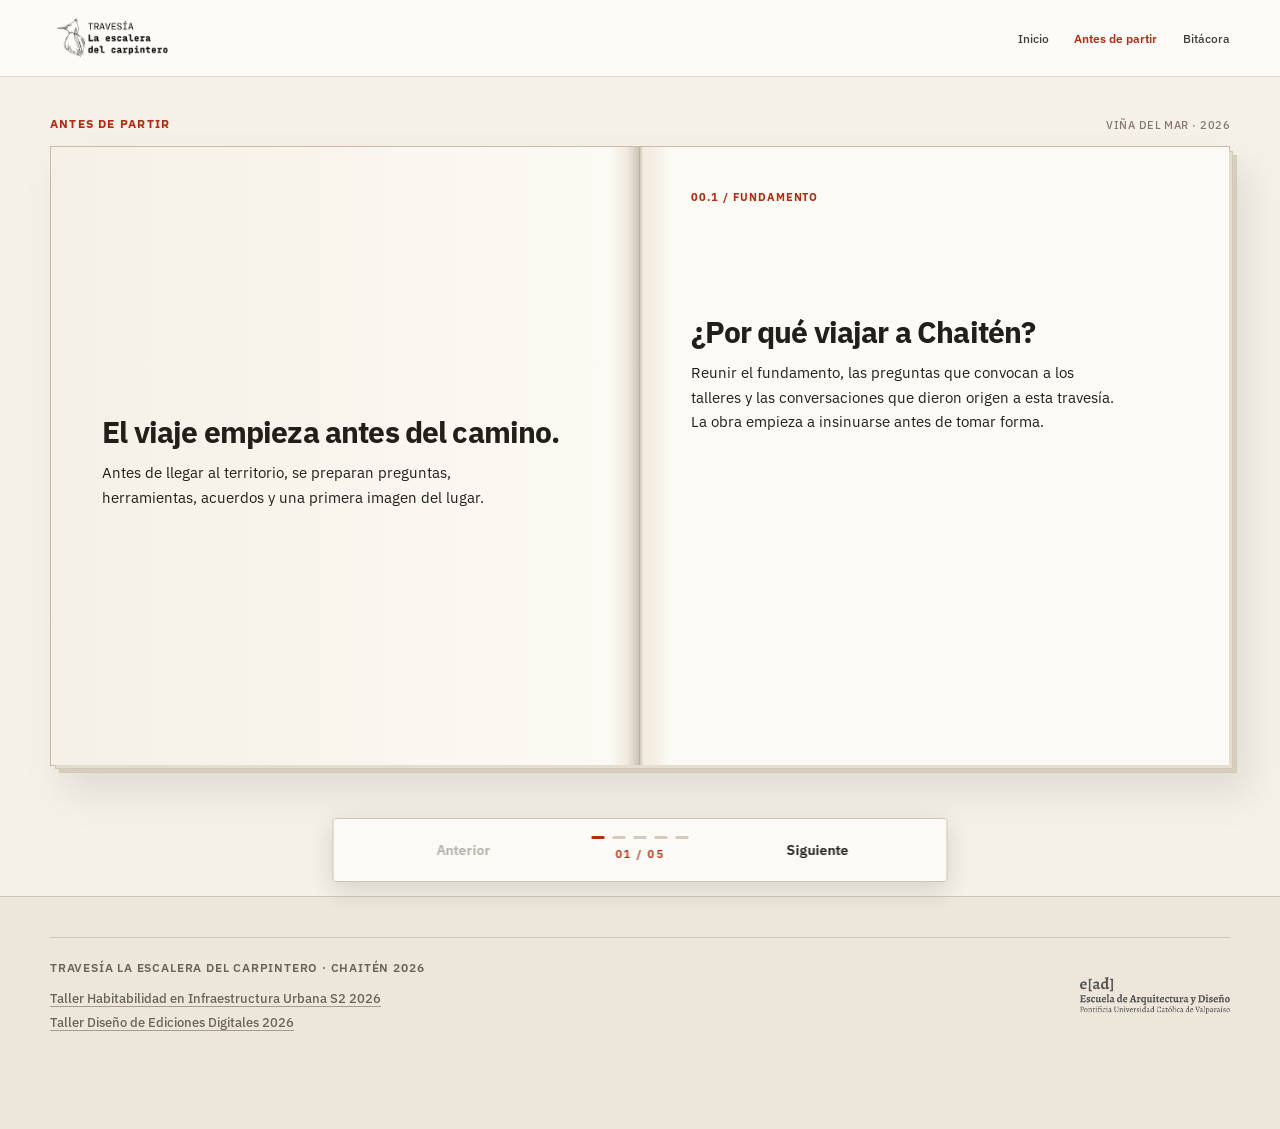
==== antes-de-partir.html @ 7c23c497 "logo" ====
<!DOCTYPE html>

<html lang="es-CL"><head>
<meta charset="utf-8"/><meta content="width=device-width, initial-scale=1" name="viewport"/>
<meta content="#fcfbf7" name="theme-color"/><meta content="Antes de partir: fundamento, preparación, idea del lugar, obra imaginada y talleres de la Travesía La Escalera del Carpintero, Chaitén 2026." name="description"/>
<title>Antes de partir · La Escalera del Carpintero</title>
<link href="https://fonts.googleapis.com" rel="preconnect"/><link crossorigin="" href="https://fonts.gstatic.com" rel="preconnect"/>
<link href="https://fonts.googleapis.com/css2?family=IBM+Plex+Sans:wght@400;500;600;700&amp;family=Roboto+Serif:ital,wght@1,400&amp;display=swap" rel="stylesheet"/>

<link rel="stylesheet" href="estilos.css"/>
<script defer src="sitio.js"></script>
</head>
<body class="pagina-antes">
<a class="saltar" href="#contenido">Saltar al contenido</a>
<header class="cabecera"><div class="contenedor cabecera-interior"><a class="marca" href="index.html#inicio" aria-label="Inicio de la Travesía La escalera del carpintero"><img class="marca-logo marca-logo-integrado" src="assets/logo-travesia-integrado.png" width="1216" height="446" alt="Travesía La escalera del carpintero"/></a><button aria-controls="nav-principal" aria-expanded="false" class="menu-toggle" id="menu-toggle" type="button"><span aria-hidden="true" class="menu-toggle-icono">☰</span><span>Menú</span></button><nav aria-label="Navegación principal" class="nav-principal" id="nav-principal"><a href="index.html#inicio">Inicio</a><a aria-current="page" class="nav-destacado" href="antes-de-partir.html">Antes de partir</a><a href="diario.html">Bitácora</a></nav></div></header>
<main id="contenido"><h1 class="solo-lectores">Antes de partir</h1>
<section aria-label="Cuaderno interactivo de la pretravesía" class="seccion-libro">
<div class="contenedor libro-encima"><span class="libro-rubrica">ANTES DE PARTIR</span><span class="libro-lugar">VIÑA DEL MAR · 2026</span></div>
<div aria-live="off" class="libro-marco contenedor" id="libro-marco">
<div aria-hidden="true" class="libro-lomo"></div>
<article aria-label="Página 1: comienzo y fundamento" class="libro-hoja activa" data-hoja="0">
<div class="libro-pagina pagina-izquierda libro-apertura"><div><h2>El viaje empieza antes del camino.</h2><p>Antes de llegar al territorio, se preparan preguntas, herramientas, acuerdos y una primera imagen del lugar.</p></div></div>
<div class="libro-pagina pagina-derecha"><div class="pagina-superior">00.1 / Fundamento</div><div class="capitulo-texto"><h3>¿Por qué viajar a Chaitén?</h3><p>Reunir el fundamento, las preguntas que convocan a los talleres y las conversaciones que dieron origen a esta travesía. La obra empieza a insinuarse antes de tomar forma.</p></div></div>
</article>
<article aria-label="Página 2: idea del lugar" class="libro-hoja" data-hoja="1" hidden="">
<div class="libro-pagina pagina-izquierda"><div aria-hidden="true" class="dibujo-lugar"><svg viewbox="0 0 500 430" xmlns="http://www.w3.org/2000/svg"><path d="M25 330 Q120 200 215 280 T460 220 M25 352 Q129 270 220 325 T462 270" fill="none" stroke="#b45a43" stroke-width="3"></path><circle cx="105" cy="190" fill="#ae2d13" r="7"></circle><circle cx="393" cy="152" fill="#ae2d13" r="7"></circle><path d="M108 190Q180 55 393 152" fill="none" stroke="#ae2d13" stroke-dasharray="5 9" stroke-width="2"></path><path d="M92 206L74 240M380 135L360 103" fill="none" stroke="#ae2d13" stroke-width="2"></path></svg></div><p class="libro-cita">Una imagen previa del destino no es el lugar mismo.</p></div>
<div class="libro-pagina pagina-derecha"><div class="pagina-superior">00.2 / La idea del lugar</div><div class="capitulo-texto"><h3>Imaginar antes de llegar.</h3><p>Mapas, fotografías, referencias y croquis construyen una primera imagen del destino. Esa imagen es provisional: la experiencia de travesía puede contradecirla y transformarla.</p></div></div>
</article>
<article aria-label="Página 3: organizar el viaje" class="libro-hoja" data-hoja="2" hidden="">
<div class="libro-pagina pagina-izquierda"><div aria-hidden="true" class="libro-lista-grafica"><span>01 <b>TRAYECTO</b></span><span>02 <b>MATERIALES</b></span><span>03 <b>EQUIPOS</b></span><span>04 <b>CAMPAMENTO</b></span></div><p class="libro-cita">La organización también forma parte de la travesía.</p></div>
<div class="libro-pagina pagina-derecha"><div class="pagina-superior">00.3 / Organización</div><div class="capitulo-texto"><h3>Preparar lo compartido.</h3><p>El recorrido, las herramientas, los materiales, las responsabilidades, la distribución de equipos y la organización cotidiana. Una travesía también se construye mediante estos acuerdos.</p></div></div>
</article>
<article aria-label="Página 4: obra imaginada" class="libro-hoja" data-hoja="3" hidden="">
<div class="libro-pagina pagina-izquierda"><div class="libro-croquis"><img alt="Diagrama provisional de la obra La Escalera del Carpintero" src="assets/escalera-conceptual.svg"/></div></div>
<div class="libro-pagina pagina-derecha"><div class="pagina-superior">00.4 / La obra</div><div class="capitulo-texto"><h3>La Escalera del Carpintero.</h3><p>Esbozar el fundamento y las primeras decisiones de la obra, sin confundir lo proyectado con lo que realmente se construirá en Chaitén.</p></div></div>
</article>
<article aria-label="Página 5: talleres participantes" class="libro-hoja" data-hoja="4" hidden="">
<div class="libro-pagina pagina-izquierda libro-final"><div><h2>Quienes preparan el viaje.</h2><p>Los talleres participantes de la travesía. Puedes visitar sus espacios de trabajo en la Wiki de la Escuela.</p></div></div>
<div class="libro-pagina pagina-derecha pagina-talleres"><div class="pagina-superior">00.5 / Los talleres</div><div class="talleres-libro"><a href="https://wiki.ead.pucv.cl/Taller_Habitabilidad_en_Infraestructura_Urbana_S2_2026" rel="noopener noreferrer" target="_blank"><small>ARQUITECTURA · 2026</small><strong>Taller Habitabilidad en Infraestructura Urbana S2 2026</strong><span>Profesores: Argeo Ramella y Francisca Oñate</span><b>CONSULTAR TALLER EN LA WIKI</b></a><a href="https://wiki.ead.pucv.cl/Taller_Dise%C3%B1o_de_Ediciones_Digitales_2026" rel="noopener noreferrer" target="_blank"><small>DISEÑO · 2026</small><strong>Taller Diseño de Ediciones Digitales 2026</strong><span>Profesora: Michèle Wilkomirsky</span><b>CONSULTAR TALLER EN LA WIKI</b></a></div></div>
</article>
</div>
<div class="contenedor controles-libro"><button aria-label="Ir a la doble página anterior" id="libro-anterior" type="button">Anterior</button><div class="avance-libro"><div aria-hidden="true" class="avance-marcas" id="avance-marcas"></div><span aria-live="polite" id="libro-contador">01 / 05</span></div><button aria-label="Ir a la doble página siguiente" id="libro-siguiente" type="button">Siguiente</button><a aria-label="Comenzar la bitácora diaria en la primera jornada de Chaitén" class="libro-continuar" hidden="" href="diario.html?dia=1#navegacion-dias" id="libro-ir-diario">Comenzar día 01</a></div>

</section>
</main>
<footer class="pie">
  <div class="contenedor pie-inferior">
    <div class="pie-informacion">
      <span class="pie-identidad">TRAVESÍA LA ESCALERA DEL CARPINTERO · CHAITÉN 2026</span>
      <nav class="pie-talleres" aria-label="Talleres participantes">
        <a href="https://wiki.ead.pucv.cl/Taller_Habitabilidad_en_Infraestructura_Urbana_S2_2026" target="_blank" rel="noopener noreferrer">Taller Habitabilidad en Infraestructura Urbana S2 2026</a>
        <a href="https://wiki.ead.pucv.cl/Taller_Dise%C3%B1o_de_Ediciones_Digitales_2026" target="_blank" rel="noopener noreferrer">Taller Diseño de Ediciones Digitales 2026</a>
      </nav>
    </div>
    <img class="pie-logo" src="assets/logo-ead.png" width="1030" height="255" alt="e[ad] Escuela de Arquitectura y Diseño, Pontificia Universidad Católica de Valparaíso" loading="lazy">
  </div>
</footer>
</body></html>
---- estilos.css ----
/* Orden: base, transiciones, cuaderno, diario, ajustes visuales. */

/* ===== STYLES ===== */
:root{--papel:#fcfbf7;--crema:#ece7da;--campo:#f4f2ed;--hundido:#efece2;--tinta:#221f1a;--tinta-suave:#6b6357;--filete:#ddd6c7;--carmin:#ae2d13;--carmin-oscuro:#962c08;--sans:"IBM Plex Sans","Segoe UI",sans-serif;--serif:"Roboto Serif",Georgia,serif;--ancho:1260px;--header:76px}
*,*::before,*::after{box-sizing:border-box}
html{scroll-behavior:smooth;scroll-padding-top:calc(var(--header) + 20px)}
body{margin:0;color:var(--tinta);background:var(--papel);font:400 16px/1.65 var(--sans);-webkit-font-smoothing:antialiased}
::selection{background:#e4b7a7;color:#27150d}
img,svg{display:block;max-width:100%}
img{width:100%;height:auto}
a{color:inherit;text-underline-offset:.25em}
a:hover{color:var(--carmin)}
button{font:inherit}
button,a{-webkit-tap-highlight-color:transparent}
button:focus-visible,a:focus-visible,summary:focus-visible{outline:2px solid var(--carmin);outline-offset:4px}
p{margin:0 0 1rem}
h1,h2,h3{margin:0;line-height:1.11}
h2{font-size:clamp(2.3rem,5vw,4.65rem);letter-spacing:-.045em;font-weight:500}
h2 em{color:var(--carmin);font:italic 400 1em/1.13 var(--serif);letter-spacing:-.06em}
h3{font-size:1.35rem;letter-spacing:-.025em}
ul,ol{list-style:none;margin:0;padding:0}
figure{margin:0}
[id]{scroll-margin-top:calc(var(--header) + 24px)}
.contenedor{width:min(var(--ancho),calc(100% - 100px));margin-inline:auto}
.saltar{position:fixed;top:-200px;left:14px;padding:10px 18px;background:white;z-index:200}
.saltar:focus{top:12px}
.eyebrow{font:600 .7rem/1.55 var(--sans);letter-spacing:.14em;text-transform:uppercase;color:var(--carmin);margin:0 0 24px}
.cabecera{position:sticky;top:0;z-index:100;min-height:var(--header);background:rgba(252,251,247,.97);border-bottom:1px solid var(--filete);backdrop-filter:blur(14px)}
.cabecera-interior{min-height:var(--header);display:flex;align-items:center;justify-content:space-between;gap:24px}
.marca{text-decoration:none;display:flex;align-items:center;gap:12px;min-width:0;color:var(--tinta)}
.marca-logo{width:48px;height:48px;object-fit:contain;flex:0 0 48px}
.marca-titulo{font:600 .95rem/1.2 var(--sans);letter-spacing:.015em;color:var(--tinta-suave)}
.nav-principal{display:flex;align-items:center;gap:clamp(12px,2vw,31px)}
.nav-principal a{text-decoration:none;font-size:.78rem;font-weight:500;white-space:nowrap;color:#403d37;transition:color .2s}
.nav-principal a:hover,.nav-principal a[aria-current="location"]{color:var(--carmin)}
.nav-principal .nav-destacado{color:var(--carmin);font-weight:600}
.menu-toggle{display:none;border:1px solid var(--filete);background:transparent;padding:7px 13px;cursor:pointer;color:var(--tinta);font-size:.8rem}
.menu-toggle-icono{margin-right:9px;font-size:1rem}
.portada{background:var(--campo);position:relative;min-height:calc(100svh - var(--header));display:flex;flex-direction:column;justify-content:space-between;overflow:hidden}
.portada .eyebrow{display:flex;align-items:center;gap:12px;margin-bottom:40px}
.portada h1{font-size:clamp(3.45rem,6vw,6.85rem);font-weight:500;letter-spacing:-.067em;line-height:.98;margin-bottom:34px}
.portada h1 em{font-family:var(--serif);font-weight:400;letter-spacing:-.082em;color:var(--carmin)}
.obra{background:var(--tinta);color:var(--papel)}
.obra .eyebrow{color:#e8ad9b}
.obra h2 em{color:#dd9279}
.personas{background:var(--crema)}
/* Pie común: identidad de la travesía y perfiles de los talleres. */
.pie{background:var(--crema);border-top:1px solid #cec5b5;padding-block:40px 28px}
.pie-inferior{display:grid;grid-template-columns:minmax(0,1fr) minmax(0,auto);align-items:center;gap:32px;border-top:1px solid #d2c8b9;padding-top:20px;color:var(--tinta-suave)}
.pie-informacion{display:flex;flex-direction:column;align-items:flex-start;gap:12px;text-align:left;min-width:0}
.pie-logo{width:150px;height:auto;justify-self:end}
.pie-identidad{font-size:.72rem;font-weight:600;letter-spacing:.07em;line-height:1.65}
.pie-talleres{display:flex;flex-direction:column;align-items:flex-start;gap:5px;text-align:left}
.pie-talleres a{font-size:.84rem;font-weight:500;line-height:1.45;text-decoration:underline;text-decoration-color:#a69c8e;text-underline-offset:.24em;transition:color .2s}
.pie-talleres a:hover,.pie-talleres a:focus-visible{color:var(--carmin);text-decoration-color:currentColor}
/* Reserva para los controles fijos del cuaderno, sin tapar sus enlaces. */
.pagina-antes .pie{padding-bottom:calc(96px + env(safe-area-inset-bottom, 0px))}
@keyframes entrar-dia{from{opacity:.4;transform:translateY(9px)}to{opacity:1;transform:translateY(0)}}
@media (max-width:1150px){
.contenedor{width:min(var(--ancho),calc(100% - 64px))}
.nav-principal{gap:14px}
.nav-principal a{font-size:.72rem}
.marca{gap:10px}
.marca-titulo{font-size:.9rem}
.portada h1{font-size:clamp(3.3rem,6vw,5.6rem)}
}
@media (max-width:880px){
:root{--header:65px}
.cabecera-interior{min-height:var(--header);gap:12px}
.marca-logo{width:40px;height:40px;flex-basis:40px}
.marca-titulo{font-size:.82rem}
.menu-toggle{display:block;flex-shrink:0}
.nav-principal{position:absolute;top:calc(100% + 1px);left:0;right:0;display:none;background:var(--papel);border-bottom:1px solid var(--filete);box-shadow:0 15px 25px #221f1a12;padding:15px 32px;flex-direction:column;align-items:stretch;gap:0}
.nav-principal.abierto{display:flex}
.nav-principal a{padding:12px 0;border-bottom:1px solid var(--filete);font-size:.92rem}
.nav-principal a:last-child{border-bottom:0}
.portada h1{font-size:clamp(3rem,7.2vw,5.5rem)}
}
@media (max-width:650px){
.contenedor{width:calc(100% - 36px)}
.eyebrow{font-size:.67rem;margin-bottom:15px}
.portada{min-height:auto}
.portada h1{font-size:clamp(3rem,12.6vw,5.2rem)}
.portada .eyebrow{margin-bottom:29px}
.obra h2{font-size:clamp(2.1rem,8vw,3.7rem)}
.pie{padding-block:30px 26px}
.pie-inferior{grid-template-columns:1fr;gap:24px;padding-top:16px}
.pie-logo{width:125px;justify-self:end}
.pie-identidad{font-size:.68rem}
.pie-talleres{align-items:flex-start;text-align:left;gap:10px}
.pie-talleres a{font-size:.86rem}
}
@media (max-width:390px){
.marca-titulo{font-size:.76rem}
.marca{gap:8px}
.menu-toggle{padding:7px 9px}
}
@media (prefers-reduced-motion:reduce){
html{scroll-behavior:auto}
*,*::before,*::after{animation:none!important;transition:none!important}
}
.mapa-travesia{background:#f2efe8;padding-block:clamp(86px,8vw,126px);border-bottom:1px solid var(--filete)}
.mapa-travesia-composicion{display:grid;grid-template-columns:minmax(0,1fr) minmax(0,.92fr);gap:26px;align-items:stretch}
.mapa-papel{position:relative;height:735px;min-height:620px;overflow:hidden;border:1px solid #d9d2c4;background:linear-gradient(150deg,#faf8f0,#e5e2d7);isolation:isolate}
.mapa-papel:before{content:"";position:absolute;inset:0;background:repeating-linear-gradient(0deg,transparent,transparent 57px,#d6d1c42e 58px),repeating-linear-gradient(90deg,transparent,transparent 57px,#d6d1c42e 58px);pointer-events:none}
.mapa-silueta{position:absolute;inset:0;width:100%;height:100%;pointer-events:none}
.mapa-silueta .chile-sombra{fill:#9cafa1;stroke:#607565;stroke-width:1.4;stroke-linejoin:round}
.mapa-silueta .islas-del-sur{stroke:#6d8575;stroke-width:7;stroke-linecap:round}
.mapa-silueta .ruta-puntos{fill:none;stroke:var(--carmin);stroke-width:3;stroke-dasharray:5 9;opacity:.8}
.mapa-mar{position:absolute;top:40%;left:6%;letter-spacing:.24em;font-size:.59rem;font-weight:600;color:#8c9994;transform:rotate(-90deg);transform-origin:center;z-index:1}
.mapa-norte{position:absolute;top:23px;right:27px;font:italic 1.3rem/1 var(--serif);color:var(--carmin)}
.mapa-pie{position:absolute;bottom:17px;left:22px;font-size:.65rem;color:var(--tinta-suave)}
.mapa-destino{position:absolute;z-index:3;display:flex;align-items:center;gap:13px;transform:translate(-50%,-50%)}
.destino-vina{left:45%;top:47.5%}
.destino-chaiten{left:57%;top:66.5%}
.mapa-pin{width:43px;height:43px;display:grid;place-items:center;background:var(--carmin);border:4px solid var(--papel);border-radius:100%;box-shadow:0 2px 0 #4d211b,0 0 0 7px #ae2d1330;flex:none;transition:transform .25s}
.mapa-pin:hover,.mapa-pin:focus-visible{transform:scale(1.14)}
.pin-centro{width:8px;height:8px;border-radius:100%;background:var(--papel)}
.mapa-etiqueta{display:flex;flex-direction:column;min-width:166px;gap:1px;line-height:1.28;padding:10px 14px;background:var(--papel);border:1px solid #d6cec0;text-decoration:none;box-shadow:0 5px 16px #2d291514;transition:background .2s}
.mapa-etiqueta:hover{background:#fff;color:var(--carmin)}
.mapa-etiqueta small{font-size:.57rem;letter-spacing:.12em;color:var(--carmin);font-weight:700}
.mapa-etiqueta strong{font-size:1.07rem;letter-spacing:-.02em}
.mapa-etiqueta span{font-size:.69rem;color:var(--tinta-suave)}
.mapa-lecturas{display:grid;grid-template-rows:1fr 1fr auto;gap:15px}
.mapa-lectura{position:relative;display:flex;flex-direction:column;align-items:start;padding:32px 36px;background:var(--papel);text-decoration:none;border:1px solid var(--filete);transition:background .2s}
.mapa-lectura:hover{background:#f9f3ed;color:var(--tinta)}
.mapa-lectura-num{font-size:.72rem;font-weight:600;letter-spacing:.12em;color:var(--carmin)}
.mapa-lectura h3{font-weight:500;font-size:clamp(2rem,3.2vw,3.2rem);letter-spacing:-.05em;line-height:1.05;margin:20px 0 14px}
.mapa-lectura h3 em{font-family:var(--serif);font-weight:400;color:var(--carmin)}
.mapa-lectura>p{font-size:.87rem;line-height:1.65;max-width:370px;color:var(--tinta-suave);margin-bottom:14px}
.mapa-lectura-flecha{position:absolute;right:32px;top:26px;font-size:1.7rem;color:var(--carmin)}
@media (max-width:1060px){
.mapa-etiqueta{min-width:135px;padding:9px 10px}
.mapa-etiqueta strong{font-size:.92rem}
.mapa-travesia-composicion{grid-template-columns:1fr 1fr}
}
@media (max-width:880px){
.mapa-travesia-composicion{grid-template-columns:1fr}
.mapa-papel{height:650px}
.mapa-lecturas{grid-template-columns:1fr 1fr;grid-template-rows:auto auto}
.mapa-lectura{min-height:310px;padding:28px}
}
@media (max-width:650px){
.mapa-travesia{padding-block:70px}
.mapa-papel{height:595px;min-height:0}
.mapa-etiqueta{min-width:117px}
.mapa-etiqueta strong{font-size:.8rem}
.mapa-etiqueta small{font-size:.5rem}
.mapa-etiqueta span{font-size:.58rem}
.mapa-pin{height:34px;width:34px;border-width:3px;box-shadow:0 0 0 5px #ae2d1330}
.mapa-destino{gap:7px}
.destino-vina{left:45%;top:47%}
.destino-chaiten{left:56.5%;top:66.5%}
.mapa-lecturas{grid-template-columns:1fr}
.mapa-lectura{min-height:270px}
.mapa-lectura h3{font-size:2.45rem}
}
.mapa-destino{transform:translateY(-50%)}
.destino-vina{left:calc(45% - 21px)}
.destino-chaiten{left:calc(57% - 21px)}
@media (max-width:650px){
.destino-vina{left:calc(45% - 17px)}
.destino-chaiten{left:calc(56.5% - 17px)}
}
.pagina-home{scroll-snap-type:y proximity}
.pagina-home .portada,.pagina-home .mapa-travesia{scroll-snap-align:start;scroll-margin-top:var(--header)}

/* ===== TRANSICION-PAGINAS ===== */
@keyframes pagina-fundido-entrada{from{opacity:0}to{opacity:1}}
body{opacity:1;animation:pagina-fundido-entrada .38s ease-out both;transition:opacity .38s ease-in-out}
body.saliendo-de-pagina{animation:none;opacity:0;pointer-events:none}
@media (prefers-reduced-motion:reduce){
body{animation:none!important;transition:none!important}
}

/* ===== ANTES ===== */
.pagina-antes{background:#f5f1e9}
.seccion-libro{padding-bottom:90px}
.libro-encima{display:flex;justify-content:space-between;gap:20px;margin-bottom:15px}
.libro-encima>div{display:flex;gap:20px;flex-wrap:wrap}
.libro-encima span{font-size:.65rem;letter-spacing:.12em;font-weight:600;color:#84786b}
.libro-encima .libro-rubrica{color:var(--carmin)}
.libro-marco{height:620px;position:relative;isolation:isolate;perspective:2400px;filter:drop-shadow(12px 21px 18px #453a291d);background:#e2d9c9;border:1px solid #c9bca9}
.libro-marco::before,.libro-marco::after{content:"";position:absolute;inset:4px -4px -4px 4px;background:#e5ded0;border:1px solid #d2c8b9;z-index:-2}
.libro-marco::after{inset:8px -8px -8px 8px;z-index:-3;background:#d8cebd}
.libro-lomo{position:absolute;top:0;bottom:0;width:28px;left:calc(50% - 14px);z-index:7;pointer-events:none;background:linear-gradient(90deg,transparent,#3a2f2012 25%,#3126192b 49%,#fff6e655 62%,transparent)}
.libro-hoja{display:grid;grid-template-columns:1fr 1fr;position:absolute;inset:0}
.libro-hoja[hidden]{display:none}
.libro-pagina{display:flex;flex-direction:column;min-width:0;min-height:0;overflow:hidden;position:relative;padding:34px clamp(24px,4vw,59px) 27px;background:#fcfaf4}
.pagina-izquierda{border-right:1px solid #d4ccbc;background:linear-gradient(90deg,#f5f0e7 0%,#fcfaf4 95%,#e8e0d3 100%)}
.pagina-derecha{background:linear-gradient(90deg,#ece5d7 0%,#fcfaf4 5%,#fcfaf4 100%)}
.pagina-superior,.pagina-pie{display:flex;justify-content:space-between;gap:12px;font-size:.62rem;letter-spacing:.1em;font-weight:700;color:var(--carmin);line-height:1.4}
.pagina-superior span,.pagina-pie span:last-child{color:#918577}
.libro-apertura{justify-content:space-between}
.libro-apertura h2,.libro-final h2{font-size:clamp(2.3rem,3.7vw,4.2rem);line-height:1.03;letter-spacing:-.055em;margin-bottom:24px}
.libro-apertura h2 em,.libro-final h2 em{color:var(--carmin)}
.libro-apertura p,.libro-final p{font-size:.85rem;max-width:370px;color:#5f574f;line-height:1.7}
.capitulo-texto{margin-top:auto;padding-bottom:22px}
.capitulo-texto h3{font-size:clamp(2.4rem,4vw,4.35rem);font-weight:500;line-height:1.08;letter-spacing:-.057em;margin-bottom:24px}
.capitulo-texto h3 em{font-family:var(--serif);font-weight:400;color:var(--carmin)}
.dibujo-lugar{width:min(100%,440px);margin:auto}
.libro-cita{font:italic clamp(1.05rem,2vw,1.7rem)/1.45 var(--serif);max-width:400px;color:#9b4b32;margin-bottom:35px}
.libro-lista-grafica{margin:auto 0 55px}
.libro-lista-grafica span{display:flex;align-items:center;gap:22px;border-bottom:1px solid #d4c6b6;padding:16px 0;color:var(--carmin);font-size:.85rem}
.libro-lista-grafica span b{font-size:.89rem;color:#464037;font-weight:500;letter-spacing:.04em}
.libro-lista-grafica span i{font:italic 2rem var(--serif);margin-left:auto}
.libro-croquis{margin:auto -4%;padding:16px;background:#e2ddd1}
.libro-croquis img{height:auto;max-height:430px;object-fit:contain}
.libro-final{justify-content:space-between}
.pagina-talleres{gap:14px}
.talleres-libro{display:grid;grid-template-rows:1fr 1fr;gap:13px;margin:35px 0 18px;min-height:0;flex:1}
.talleres-libro a{display:flex;flex-direction:column;gap:9px;border:1px solid #d5c7b7;background:#f4efe6;padding:19px 21px;text-decoration:none;transition:background .2s}
.talleres-libro a:hover{background:#ece2d5}
.talleres-libro a small{font-size:.57rem;font-weight:700;letter-spacing:.11em;color:var(--carmin)}
.talleres-libro a strong{font-size:clamp(.94rem,1.25vw,1.3rem);font-weight:500;line-height:1.25}
.talleres-libro a span{font-size:.7rem;color:#61584e;line-height:1.35}
.talleres-libro a b{font-size:.63rem;font-weight:700;letter-spacing:.1em;margin-top:auto;color:var(--carmin)}
.libro-volteo{position:absolute;z-index:6;top:0;bottom:0;left:50%;width:50%;transform-style:preserve-3d;transform-origin:left center;pointer-events:none}
.libro-volteo .cara{position:absolute;inset:0;backface-visibility:hidden;overflow:hidden}
.libro-volteo .cara-back{transform:rotateY(180deg)}
.libro-volteo .cara .libro-pagina{height:100%;width:100%}
.libro-volteo.siguiente{animation:voltear-siguiente .86s cubic-bezier(.35,.04,.24,.99) forwards}
.libro-volteo.anterior{animation:voltear-anterior .86s cubic-bezier(.35,.04,.24,.99) forwards}
@keyframes voltear-siguiente{from{transform:rotateY(0)}to{transform:rotateY(-180deg)}}
@keyframes voltear-anterior{from{transform:rotateY(-180deg)}to{transform:rotateY(0)}}
.controles-libro{display:flex;align-items:center;justify-content:space-between;gap:18px;padding-block:30px 24px;border-bottom:1px solid #cfc4b4}
.controles-libro button{min-width:190px;background:#fcfaf4;border:1px solid #cfc4b4;color:#443b32;padding:15px 19px;cursor:pointer;font-size:.83rem;font-weight:600;display:flex;justify-content:space-between;gap:20px}
.controles-libro button:hover:not(:disabled){border-color:var(--carmin);color:var(--carmin)}
.controles-libro button:disabled{opacity:.32;cursor:default}
.avance-libro{display:flex;flex-direction:column;align-items:center;gap:8px;color:var(--carmin);font-size:.7rem;font-weight:600;letter-spacing:.14em}
.avance-marcas{display:flex;gap:8px}
.avance-marcas i{width:23px;height:3px;background:#d6cabc}
.avance-marcas i.activo{background:var(--carmin)}
@media (max-width:950px){
.libro-marco{height:620px}
.libro-pagina{padding:25px 24px 22px}
.capitulo-texto h3{font-size:2.7rem}
.libro-apertura h2,.libro-final h2{font-size:2.7rem}
.talleres-libro a{padding:14px}
.talleres-libro a strong{font-size:.99rem}
}
@media (max-width:650px){
.libro-encima{display:block}
.libro-marco{height:690px}
.libro-hoja{display:block}
.libro-hoja .pagina-izquierda{display:none}
.libro-hoja .pagina-derecha{width:100%;height:100%;border:0}
.libro-hoja:first-of-type .pagina-izquierda{display:none}
.libro-pagina{padding:25px 25px 24px}
.capitulo-texto h3{font-size:clamp(2.65rem,10vw,4.1rem)}
.libro-marco::after,.libro-marco::before{inset:4px -4px -4px 4px}
.libro-lomo{left:0;width:16px}
.libro-volteo{left:0;width:100%}
.libro-volteo .cara .pagina-izquierda{display:flex}
.controles-libro button{min-width:0;padding:12px 9px;font-size:.73rem;gap:10px}
.controles-libro{gap:9px}
.avance-marcas i{width:10px}
.talleres-libro a strong{font-size:1.12rem}
.talleres-libro{margin:24px 0 18px}
.pagina-talleres{padding:20px}
.talleres-libro a{padding:15px}
.libro-final h2{font-size:2.5rem}
}
@media (prefers-reduced-motion:reduce){
.libro-volteo.siguiente,.libro-volteo.anterior{animation:none}
}
.pagina-antes .seccion-libro{padding-bottom:clamp(150px,14vw,205px)}
.pagina-antes .controles-libro{
 position:fixed;bottom:max(18px,env(safe-area-inset-bottom));left:50%;transform:translateX(-50%);
 z-index:180;width:min(690px,calc(100vw - 36px));max-width:calc(100vw - 36px);
 display:grid;grid-template-columns:minmax(0,1fr) auto minmax(0,1fr);align-items:center;gap:16px;
 padding:12px 14px;border:1px solid #d0c3b2;background:#fcfaf4f0;
 box-shadow:0 12px 48px #211a1238,0 2px 9px #211a1210;backdrop-filter:blur(17px);
 border-radius:7px;
}
.pagina-antes .controles-libro button{width:100%;min-width:0;max-width:225px;padding:13px 16px;align-items:center;border-radius:3px;background:#fffdf8;white-space:nowrap;}
.pagina-antes .controles-libro button:last-child{justify-self:end;background:var(--carmin);color:#fff;border-color:var(--carmin)}
.pagina-antes .controles-libro button:last-child:hover:not(:disabled){background:#8e2611;color:#fff;}
.pagina-antes .controles-libro button:disabled{background:#f5eee4;color:#857c71;border-color:#d7cdc0;opacity:.55}
.pagina-antes .avance-libro{min-width:91px}
@media (max-width:650px){
.pagina-antes .controles-libro{width:calc(100vw - 20px);max-width:calc(100vw - 20px);bottom:max(8px,env(safe-area-inset-bottom));gap:8px;padding:8px;grid-template-columns:minmax(0,1fr) auto minmax(0,1fr)}
.pagina-antes .controles-libro button{font-size:.69rem;padding:11px 9px;gap:5px;white-space:normal;line-height:1.25}
.pagina-antes .avance-libro{min-width:55px;font-size:.63rem}
.pagina-antes .avance-marcas{gap:3px}
.pagina-antes .avance-marcas i{width:7px}
.pagina-antes .seccion-libro{padding-bottom:145px}
}

/* ===== DIARIO ===== */
.pagina-diario{--diario-barra:116px;background:var(--papel)}
.diario-intro{padding-top:clamp(65px,7vw,116px);padding-bottom:55px;display:grid;grid-template-columns:1.2fr .65fr;gap:70px;align-items:end}
.diario-intro h1{font-size:clamp(3.5rem,7.1vw,7.4rem);letter-spacing:-.07em;line-height:.98;font-weight:500}
.diario-intro h1 em{font:italic 400 1em var(--serif);color:var(--carmin)}
.diario-intro-aside{justify-self:end;max-width:420px}
.diario-intro-aside>p:first-child{color:#4e4840;font-size:1rem;line-height:1.74}
.diario-intro-aviso{border-left:2px solid var(--carmin);padding-left:15px;margin-top:18px;color:#857a6d;font-size:.73rem;line-height:1.65}
.diario-navegacion{position:sticky;top:var(--header);z-index:90;background:#fcfbf7f2;backdrop-filter:blur(18px);border-block:1px solid #cfc5b7;box-shadow:0 7px 20px #29221912}
.diario-navegacion-interior{padding-block:9px 11px}
.diario-navegacion-titulo{display:flex;align-items:center;justify-content:space-between;gap:15px;margin-bottom:8px;font-size:.61rem;letter-spacing:.13em;font-weight:700;color:var(--carmin)}
.diario-menu-dias{display:grid;grid-template-columns:repeat(12,minmax(0,1fr));gap:6px}
.diario-menu-dias button{border:1px solid #d6cec2;min-width:0;height:65px;display:flex;flex-direction:column;justify-content:space-between;align-items:flex-start;padding:9px 11px;background:#f7f4ed;cursor:pointer;transition:background .2s,color .2s,border-color .2s;color:var(--tinta)}
.diario-menu-dias button:hover{border-color:var(--carmin)}
.diario-menu-dias button span{font-size:.53rem;font-weight:700;letter-spacing:.12em;color:#81756a}
.diario-menu-dias button strong{font-size:1.36rem;font-weight:500;letter-spacing:-.04em;line-height:1}
.diario-menu-dias button[aria-pressed="true"]{background:var(--carmin);border-color:var(--carmin);color:white}
.diario-menu-dias button[aria-pressed="true"] span{color:#fff3eb}
.jornada-cabecera{padding-block:55px 40px;display:grid;grid-template-columns:1fr .65fr;gap:30px;align-items:end}
.jornada-cabecera .eyebrow{margin-bottom:13px}
.jornada-cabecera h2{font-size:clamp(3.9rem,7vw,7rem);letter-spacing:-.065em}
.jornada-cabecera-lado{max-width:400px;justify-self:end}
.jornada-cabecera-lado p{color:#665d54;font-size:.93rem;line-height:1.7}
.jornada-cabecera-lado>span{font-size:.67rem;color:var(--carmin);font-weight:700;letter-spacing:.13em}
.jornada-relato{width:100%}
.escena-diario{--ventana-foto:max(160px,calc(100svh - var(--header) - var(--diario-barra)));--duracion-foto:max(175svh,var(--recorrido-foto,0px));position:relative;min-height:var(--duracion-foto);isolation:isolate;background:#333d35}
.escena-fondo{height:var(--ventana-foto);position:sticky;top:calc(var(--header) + var(--diario-barra));overflow:hidden;z-index:0;background:#333d35}
/* Sin zoom ni recorte horizontal: el desplazamiento se calcula según la altura real. */
.escena-fondo img{position:absolute;top:0;left:0;width:100%;height:auto;max-width:none;transform:translate3d(0,var(--foto-y,0px),0)}
@media (prefers-reduced-motion:reduce){.escena-fondo img{height:100%;object-fit:contain;transform:none}}
.escena-fondo::after{content:"";position:absolute;inset:0;background:linear-gradient(180deg,#20221b40,transparent 28%,transparent 68%,#191a1840);pointer-events:none}
.escena-rotulo{position:absolute;top:23px;left:max(30px,calc((100vw - 1260px)/2));right:max(30px,calc((100vw - 1260px)/2));display:flex;justify-content:space-between;gap:30px;color:white;font-size:.63rem;letter-spacing:.14em;text-transform:uppercase;font-weight:700;text-shadow:0 2px 10px #0008;z-index:2}
.escena-contadores{position:absolute;bottom:22px;left:max(30px,calc((100vw - 1260px)/2));right:max(30px,calc((100vw - 1260px)/2));font-size:.59rem;font-weight:700;letter-spacing:.12em;color:#fff;text-shadow:0 1px 6px #0009;z-index:2;display:flex;justify-content:space-between}
.escena-contenido{position:relative;z-index:2;min-height:var(--duracion-foto);margin-top:calc(-1 * var(--ventana-foto));padding-top:calc(var(--ventana-foto) + 4svh);padding-bottom:35svh;display:flex;flex-direction:column;justify-content:space-between;gap:35svh;pointer-events:none}
.escena-contenido .voz-burbuja{pointer-events:auto}
.voz-burbuja{width:min(430px,85%);border-radius:7px;background:var(--papel);padding:27px 30px;position:relative;box-shadow:0 20px 66px #15171344,0 2px 3px #1e211227;transform:translateY(80px) rotate(-2deg) scale(.95);opacity:0;filter:blur(5px);transition:opacity .8s cubic-bezier(.2,.7,.4,1),transform .9s cubic-bezier(.16,1,.3,1),filter .8s;will-change:transform,opacity,filter}
.voz-burbuja.es-visible{opacity:1;transform:translateY(0) rotate(-1.3deg) scale(1);filter:blur(0)}
.voz-burbuja::after{content:"";position:absolute;bottom:-14px;left:38px;width:27px;height:27px;transform:rotate(45deg);background:inherit;border-right:1px solid #ada89f22;border-bottom:1px solid #ada89f22}
.voz-burbuja[data-lado="derecha"]{align-self:flex-end;transform:translateY(90px) rotate(2.2deg) scale(.94)}
.voz-burbuja[data-lado="derecha"].es-visible{transform:translateY(0) rotate(1.3deg) scale(1)}
.voz-burbuja[data-lado="derecha"]::after{left:auto;right:45px}
.voz-burbuja[data-lado="centro"]{align-self:center;transform:translateY(90px) rotate(-1deg) scale(.94)}
.voz-burbuja[data-lado="centro"].es-visible{transform:translateY(0) rotate(.6deg) scale(1)}
.voz-burbuja[data-lado="izquierda"]{align-self:flex-start}
.voz-burbuja.roja{background:#ae2d13;color:#fff}
.voz-burbuja.oscura{background:#333d35;color:#fff}
.voz-burbuja.crema{background:#ece4d6;color:#322b24}
.voz-categoria{font-size:.61rem;color:var(--carmin);font-weight:700;letter-spacing:.15em;margin:0 0 15px}
.roja .voz-categoria,.oscura .voz-categoria{color:#ffe7cf}
.voz-burbuja blockquote{font:italic 400 clamp(1rem,1.45vw,1.4rem)/1.55 var(--serif);margin:0 0 24px;letter-spacing:-.015em}
.voz-autor{display:flex;justify-content:space-between;gap:12px;border-top:1px solid #807b7148;padding-top:12px;font-size:.7rem;font-weight:600;line-height:1.4}
.voz-autor span{opacity:.73;font-size:.59rem;letter-spacing:.09em;text-transform:uppercase}
.roja .voz-autor,.oscura .voz-autor{border-color:#fff5}
.escena-sin-voces{background:#fcfbf7d9;color:#5b5349;padding:18px 22px;max-width:365px;align-self:center;font-size:.8rem}
.jornada-cierre{display:flex;align-items:end;justify-content:space-between;gap:50px;padding-block:65px 105px}
.jornada-cierre>div:first-child{max-width:550px}
.jornada-cierre p:not(.eyebrow){color:#645b51;font-size:.88rem;line-height:1.75}
.jornada-controles{display:flex;gap:9px;flex-wrap:wrap}
.jornada-controles button{padding:15px 19px;background:#f7f4ef;color:#4a4039;border:1px solid #cec5b7;font-size:.83rem;font-weight:600;cursor:pointer}
.jornada-controles button:hover:not(:disabled){border-color:var(--carmin);color:var(--carmin)}
.jornada-controles button:disabled{opacity:.38;cursor:default}
@media (max-width:950px){
.diario-intro{gap:30px}
.diario-menu-dias button{height:60px;padding:8px 6px}
.diario-menu-dias button strong{font-size:1.12rem}
.escena-rotulo,.escena-contadores{left:30px;right:30px}
.jornada-cabecera{grid-template-columns:1fr .85fr}
}
@media (max-width:680px){
.pagina-diario{--diario-barra:100px}
.diario-intro{grid-template-columns:1fr;gap:20px;padding-block:54px 33px}
.diario-intro h1{font-size:clamp(3.7rem,12vw,5.2rem)}
.diario-intro-aside{max-width:100%;justify-self:start}
.diario-navegacion-interior{width:100%;padding:9px 18px 11px}
.diario-navegacion-titulo{padding-inline:2px}
.diario-menu-dias{display:flex;gap:5px;overflow-x:auto;overscroll-behavior-inline:contain;scrollbar-width:thin;padding-bottom:4px}
.diario-menu-dias button{min-width:57px;flex:0 0 57px;height:57px;padding:7px 8px}
.diario-menu-dias button strong{font-size:1.15rem}
.jornada-cabecera{grid-template-columns:1fr;gap:12px;padding-block:37px 29px}
.jornada-cabecera h2{font-size:4.1rem}
.jornada-cabecera-lado{justify-self:start}
.jornada-cabecera-lado p{font-size:.82rem}
.escena-diario{--duracion-foto:max(168svh,var(--recorrido-foto,0px))}
.escena-contenido{min-height:var(--duracion-foto);margin-top:calc(-1 * var(--ventana-foto));padding-top:calc(var(--ventana-foto) + 4svh);padding-bottom:30svh;gap:37svh;width:calc(100% - 36px)}
.escena-rotulo,.escena-contadores{left:18px;right:18px;font-size:.52rem}
.escena-rotulo span:last-child{max-width:145px;text-align:right}
.voz-burbuja{width:min(320px,92%);padding:21px 22px}
.voz-burbuja blockquote{font-size:1rem;margin-bottom:19px}
.voz-categoria{font-size:.57rem}
.jornada-cierre{flex-direction:column;align-items:stretch;gap:18px;padding-block:50px 72px}
.jornada-controles{justify-content:space-between}
.jornada-controles button{padding:12px 13px;font-size:.75rem}
}
@media (prefers-reduced-motion:reduce){
.voz-burbuja{transition:none;filter:none}
.voz-burbuja:not(.es-visible){opacity:1;transform:none}
}
.escena-contenido{gap:37svh;justify-content:space-between;padding-top:calc(var(--ventana-foto) + 4svh);padding-bottom:30svh}
.voz-grupo{display:grid;grid-template-columns:repeat(2,minmax(0,1fr));align-items:start;gap:clamp(12px,2.5vw,36px);width:min(100%,940px);pointer-events:none}
.voz-grupo[data-lado="derecha"]{align-self:flex-end}
.voz-grupo[data-lado="izquierda"]{align-self:flex-start}
.voz-grupo[data-lado="centro"]{align-self:center}
.voz-grupo[data-cantidad="1"]{grid-template-columns:minmax(0,430px);width:min(100%,430px)}
.voz-grupo .voz-burbuja{width:100%;max-width:430px;margin:0;align-self:start;transform:translateY(90px) rotate(-2deg) scale(.96);transition-delay:var(--retardo,0ms)}
.voz-grupo .voz-burbuja:nth-child(2){margin-top:clamp(20px,7vw,110px);transform:translateY(100px) rotate(2.5deg) scale(.96)}
.voz-grupo .voz-burbuja.es-visible{transform:translateY(0) rotate(-1.2deg) scale(1)}
.voz-grupo .voz-burbuja:nth-child(2).es-visible{transform:translateY(0) rotate(1.2deg) scale(1)}
.voz-grupo .voz-burbuja.esta-abierta{z-index:2}
.voz-grupo[data-cantidad="1"][data-lado="derecha"]{margin-left:auto}
.voz-grupo[data-cantidad="1"][data-lado="izquierda"]{margin-right:auto}
.voz-desplegar{width:100%;margin-top:15px;padding:13px 0 0;border:0;border-top:1px solid #807b714a;background:transparent;color:inherit;display:flex;align-items:center;justify-content:space-between;gap:12px;cursor:pointer;font:.7rem/1.35 var(--sans);font-weight:700;letter-spacing:.1em;text-transform:uppercase;text-align:left}
.voz-desplegar:hover .voz-boton-texto{text-decoration:underline;text-underline-offset:4px}
.voz-desplegar:focus-visible{outline:2px solid var(--carmin);outline-offset:3px}
.voz-boton-simbolo{display:grid;place-items:center;border:1px solid currentColor;border-radius:50%;width:27px;height:27px;flex-shrink:0;font:400 1.25rem/1 var(--sans)}
.voz-detalle{border-top:1px solid #807b714a;margin-top:16px;padding-top:17px;animation:detalle-aparecer .28s ease-out}
.voz-detalle[hidden]{display:none!important}
.voz-detalle-titulo{display:block;margin-bottom:12px;font-size:.57rem;font-weight:700;letter-spacing:.14em;opacity:.82}
.voz-detalle p{font:400 .86rem/1.7 var(--sans);margin:0 0 12px}
.voz-detalle figure{margin:14px 0 0}
.voz-detalle img{width:100%;max-height:270px;object-fit:cover}
.voz-detalle figcaption{font-size:.65rem;opacity:.8;margin-top:6px}
@keyframes detalle-aparecer{from{opacity:0;transform:translateY(-7px)}to{opacity:1;transform:translateY(0)}}
@media (max-width:800px){
.voz-grupo{width:100%;gap:13px}
.voz-grupo .voz-burbuja{padding:19px 18px}
.voz-grupo .voz-burbuja blockquote{font-size:.98rem}
}
@media (max-width:600px){
.escena-contenido{gap:26svh;padding-top:calc(var(--ventana-foto) + 4svh);padding-bottom:25svh}
.voz-grupo{grid-template-columns:1fr;width:min(100%,370px);gap:13px}
.voz-grupo .voz-burbuja{max-width:100%;margin:0!important;padding:20px 22px}
.voz-grupo .voz-burbuja:nth-child(2){margin-left:clamp(10px,3vw,18px)!important;width:calc(100% - 12px)}
.voz-grupo[data-cantidad="1"]{grid-template-columns:1fr;width:min(100%,350px)}
.voz-grupo[data-lado="centro"]{align-self:center}
.voz-grupo[data-lado="derecha"]{align-self:flex-end}
.voz-burbuja blockquote{margin-bottom:14px}
.voz-desplegar{font-size:.65rem;padding-top:11px;margin-top:10px}
}
@media (prefers-reduced-motion:reduce){
.voz-detalle{animation:none}
.voz-grupo .voz-burbuja{transition:none}
}

/* ===== AJUSTES-V5 ===== */
.pagina-home .cabecera{position:fixed;inset:0 0 auto;z-index:105;transform:translateY(-105%);transition:transform .32s ease,box-shadow .32s ease}
.pagina-home .cabecera.visible-tras-portada{transform:translateY(0)}
.pagina-home .portada-original{position:relative;display:grid;place-items:center;isolation:isolate;width:100%;min-height:100svh;background:var(--campo);overflow:hidden}
.pagina-home .portada-original .diapositivas{position:absolute;inset:0;z-index:-1;pointer-events:none;opacity:.6}
.pagina-home .portada-original .diapositivas img{width:100%;height:100%;object-fit:cover;object-position:center;display:block}
.pagina-home .portada-original .portada-centro{width:min(100% - 30px,1140px);padding:4rem 0 7rem;text-align:center}
.pagina-home .portada-original .identidad{display:flex;justify-content:center;align-items:baseline;gap:.5rem;flex-wrap:wrap;font-size:clamp(.9rem,1.7vw,1.13rem);line-height:1.4;color:var(--tinta);margin:0 0 .95rem}
.pagina-home .portada-original .identidad strong{font-size:1.14em;font-weight:700}
.pagina-home .portada-original h1{color:#962c08;font:700 clamp(2.2rem,5.3vw,4.55rem)/1.12 var(--sans);letter-spacing:-.045em;margin:0}
.pagina-home .portada-original .nombre-obra-portada{font:italic 400 clamp(1.1rem,2.5vw,2rem)/1.3 var(--serif);color:#96371e;margin:1.05rem 0 0}
.pagina-home .portada-original .menu-portada{position:absolute;bottom:1.05rem;left:0;right:0;z-index:4;display:flex;flex-wrap:wrap;align-items:center;justify-content:center;gap:.15rem clamp(16px,3.1vw,45px);padding:0 16px}
.pagina-home .portada-original .menu-portada a{padding:.72rem 0;text-decoration:none;color:#6b6357;font-size:clamp(.77rem,1.4vw,1rem);font-weight:600;letter-spacing:.005em;transition:color .18s}
.pagina-home .portada-original .menu-portada a[aria-current="location"],.pagina-home .portada-original .menu-portada a:hover{color:var(--carmin)}
.pagina-home .portada-original#inicio{scroll-margin-top:0}
.pagina-home .mapa-travesia{scroll-margin-top:var(--header)}
.pagina-antes .seccion-libro{padding-top:clamp(48px,6.8vw,95px)}
.pagina-diario .diario-portada-fotografica{position:relative;display:flex;align-items:center;min-height:min(760px,calc(100svh - var(--header)));background-color:#c5cabb;background-image:linear-gradient(90deg,rgba(251,249,244,.88) 0%,rgba(251,249,244,.76) 43%,rgba(251,249,244,.50) 100%),url("assets/dias/dia-01.svg");background-repeat:no-repeat;background-position:center,center 53%;background-size:cover,cover;border-bottom:1px solid #bcb2a4}
.pagina-diario .diario-portada-fotografica .diario-intro{width:min(var(--ancho),calc(100% - 100px));min-height:570px;align-items:center;padding-block:clamp(85px,10vw,150px);margin-inline:auto}
.pagina-diario .diario-intro-aside{padding:26px 28px;background:rgba(252,250,245,.83);border:1px solid #f7f4eacc;backdrop-filter:blur(5px);box-shadow:0 11px 33px #332a2020}
.pagina-diario .diario-intro-aside>p:last-child{margin-bottom:0}
@media (max-width:880px){
.pagina-diario .diario-portada-fotografica .diario-intro{width:min(var(--ancho),calc(100% - 64px))}
}
@media (max-width:680px){
.pagina-home .portada-original{min-height:100svh}
.pagina-home .portada-original .portada-centro{padding:3rem 14px 6.4rem}
.pagina-home .portada-original h1{font-size:clamp(2.15rem,8.1vw,3.6rem)}
.pagina-home .portada-original .nombre-obra-portada{font-size:clamp(1.1rem,5.3vw,1.7rem)}
.pagina-home .portada-original .menu-portada{gap:0 18px;bottom:15px;display:grid;grid-template-columns:repeat(2,max-content);justify-content:center;text-align:center}
.pagina-home .portada-original .menu-portada a{padding:6px 0;font-size:.83rem}
.pagina-diario .diario-portada-fotografica{min-height:640px;background-image:linear-gradient(180deg,rgba(251,249,244,.92),rgba(251,249,244,.75) 48%,rgba(251,249,244,.37) 100%),url("assets/dias/dia-01.svg");background-position:center,center}
.pagina-diario .diario-portada-fotografica .diario-intro{width:calc(100% - 36px);min-height:640px;display:flex;flex-direction:column;align-items:stretch;justify-content:space-between;gap:28px;padding-block:50px 65px}
.pagina-diario .diario-intro-aside{width:100%;max-width:450px;padding:19px 20px;align-self:flex-end}
}
@media (prefers-reduced-motion:reduce){
.pagina-home .cabecera{transition:none}
}
.solo-lectores{position:absolute!important;width:1px!important;height:1px!important;padding:0!important;margin:-1px!important;overflow:hidden!important;clip-path:inset(50%)!important;white-space:nowrap!important;border:0!important}
.pagina-home .cabecera:not(.visible-tras-portada){visibility:hidden;pointer-events:none}
.pagina-home .cabecera.visible-tras-portada{visibility:visible;pointer-events:auto}

/* ===== AJUSTES-V6 ===== */
:root{--sans:"IBM Plex Sans","Segoe UI",sans-serif;--serif:"Roboto Serif",Georgia,serif}
body{font-family:var(--sans);font-size:1.0625rem;line-height:1.61}
.pagina-home .portada-original .portada-centro{
    display:flex;flex-direction:column;align-items:center;justify-content:center;
    text-align:center;width:min(100% - 32px,1140px);margin-inline:auto;
}
.pagina-home .portada-original #titulo-principal{
    width:100%;max-width:100%;text-align:center;margin-inline:auto;
    font:700 clamp(2rem,5.35vw,4.05rem)/1.15 var(--sans);
    letter-spacing:-.045em;text-wrap:balance;
}
.pagina-home .portada-original .nombre-obra-portada{
    font:500 clamp(1rem,1.9vw,1.35rem)/1.45 var(--sans);
    letter-spacing:0;color:var(--tinta);text-align:center;
}
.pagina-home .mapa-lectura{justify-content:center;gap:0}
.pagina-home .mapa-lectura h3,
.pagina-home .mapa-lectura h3 em{
    font:700 clamp(1.45rem,2.5vw,1.9rem)/1.18 var(--sans);
    letter-spacing:-.025em;color:var(--tinta);font-style:normal;
}
.pagina-home .mapa-lectura h3{margin:18px 0 12px;max-width:100%;text-align:left}
.pagina-home .mapa-lectura>p{
    margin:0;max-width:55ch;color:var(--tinta);
    font:400 clamp(.99rem,1.28vw,1.11rem)/1.61 var(--sans);
}
.pagina-antes .libro-apertura,
.pagina-antes .libro-final{justify-content:flex-start}
.pagina-antes .libro-apertura>div:nth-child(2),
.pagina-antes .libro-final>div:nth-child(2){margin-top:clamp(38px,7vh,85px)}
.pagina-antes .libro-apertura h2,
.pagina-antes .libro-final h2,
.pagina-antes .libro-apertura h2 em,
.pagina-antes .libro-final h2 em,
.pagina-antes .capitulo-texto h3,
.pagina-antes .capitulo-texto h3 em{
    font:700 clamp(1.45rem,2.35vw,2.05rem)/1.18 var(--sans);
    letter-spacing:-.028em;color:var(--tinta);font-style:normal;
}
.pagina-antes .libro-apertura h2,
.pagina-antes .libro-final h2,
.pagina-antes .capitulo-texto h3{margin:0 0 12px;text-align:left;max-width:100%}
.pagina-antes .libro-apertura p,
.pagina-antes .libro-final p,
.pagina-antes .capitulo-texto>p:not(.nota-registro){
    color:var(--tinta);font:400 clamp(.94rem,1.14vw,1.08rem)/1.63 var(--sans);
    max-width:48ch;margin:0 0 12px;text-align:left;
}
.pagina-antes .capitulo-texto{margin-top:clamp(42px,9vh,112px);padding-bottom:10px}
.pagina-diario .diario-portada-fotografica{min-height:590px}
.pagina-diario .diario-portada-fotografica .diario-intro{
    display:flex;flex-direction:column;justify-content:center;align-items:flex-start;
    gap:16px;min-height:570px;padding-block:70px 90px;
}
.pagina-diario .diario-intro h1,
.pagina-diario .diario-intro h1 em{
    font:700 clamp(1.85rem,4vw,3.1rem)/1.16 var(--sans);
    letter-spacing:-.028em;color:var(--tinta);font-style:normal;
}
.pagina-diario .diario-intro h1{max-width:24ch;text-align:left;margin:0}
.pagina-diario .diario-intro-aside{
    align-self:flex-start;justify-self:start;max-width:760px;
    background:rgba(252,250,245,.86);padding:18px 22px;
}
.pagina-diario .diario-intro-aside>p:first-child{
    font:400 clamp(1.02rem,1.42vw,1.15rem)/1.61 var(--sans);color:var(--tinta);
    max-width:67ch;margin:0 0 10px;
}
.pagina-diario .jornada-cabecera{
    display:flex;flex-direction:column;align-items:flex-start;justify-content:flex-start;
    gap:7px;padding-block:54px 42px;
}
.pagina-diario .jornada-cabecera h2{
    font:700 clamp(1.7rem,3.1vw,2.6rem)/1.18 var(--sans);
    letter-spacing:-.025em;color:var(--tinta);
}
.pagina-diario .jornada-cabecera-lado{align-self:flex-start;justify-self:start;max-width:750px}
.pagina-diario .jornada-cabecera-lado p{
    font:400 clamp(1rem,1.4vw,1.14rem)/1.61 var(--sans);
    color:var(--tinta);margin-bottom:12px;
}
@media (max-width:950px){
.pagina-antes .libro-apertura h2,.pagina-antes .libro-final h2,.pagina-antes .capitulo-texto h3{font-size:clamp(1.4rem,2.6vw,1.85rem)}
.pagina-antes .libro-apertura p,.pagina-antes .libro-final p,.pagina-antes .capitulo-texto>p:not(.nota-registro){font-size:.96rem}
}
@media (max-width:680px){
.pagina-home .portada-original #titulo-principal{font-size:clamp(2rem,7.8vw,3.1rem)}
.pagina-home .mapa-lectura h3{font-size:1.65rem}
.pagina-antes .libro-apertura>div:nth-child(2),.pagina-antes .libro-final>div:nth-child(2){margin-top:26px}
.pagina-antes .capitulo-texto{margin-top:clamp(40px,8vh,75px)}
.pagina-antes .capitulo-texto h3,.pagina-antes .libro-apertura h2,.pagina-antes .libro-final h2{font-size:clamp(1.5rem,6vw,2rem)}
.pagina-antes .capitulo-texto>p:not(.nota-registro),.pagina-antes .libro-apertura p,.pagina-antes .libro-final p{font-size:1rem}
.pagina-diario .diario-portada-fotografica{min-height:550px}
.pagina-diario .diario-portada-fotografica .diario-intro{
   min-height:550px;display:flex;flex-direction:column;justify-content:center;gap:16px;
   padding-block:60px 72px;align-items:flex-start;
 }
.pagina-diario .diario-intro h1{font-size:clamp(1.9rem,7.3vw,2.8rem)}
.pagina-diario .diario-intro-aside{padding:16px 18px;align-self:stretch}
.pagina-diario .diario-intro-aside>p:first-child{font-size:1rem}
.pagina-diario .jornada-cabecera h2{font-size:2rem}
.pagina-diario .jornada-cabecera-lado p{font-size:1rem}
}
.pagina-home .portada-original{
  grid-template-columns:minmax(0,1fr);
  justify-content:center;
  justify-items:center;
}
.pagina-home .portada-original .portada-centro{justify-self:center;max-width:min(1140px,calc(100% - 32px))}

/* ===== REFINAMIENTOS-V7 ===== */
.pagina-antes .seccion-libro{padding-top:clamp(28px,3vw,42px);padding-bottom:130px}
.pagina-antes .libro-encima{margin-bottom:12px;align-items:center;gap:12px}
.pagina-antes .libro-encima .libro-rubrica{font-size:.72rem;font-weight:700;letter-spacing:.105em;color:var(--carmin)}
.pagina-antes .libro-encima .libro-lugar{font-size:.71rem;font-weight:500;letter-spacing:.04em;color:#84786b}
.pagina-antes .libro-pagina{padding-top:clamp(28px,3.5vw,43px)}
.pagina-antes .pagina-superior{text-transform:uppercase;color:var(--carmin);font-size:.7rem;letter-spacing:.085em}
.pagina-antes .pagina-izquierda:not(.pagina-talleres){padding-top:clamp(30px,4vw,55px)}
.pagina-antes .libro-apertura>div:nth-child(2),.pagina-antes .libro-final>div:nth-child(2){margin-top:0}
.pagina-antes .libro-apertura,.pagina-antes .libro-final{justify-content:center}
.pagina-antes .capitulo-texto{margin-top:clamp(48px,12vh,125px);padding-bottom:15px}
.pagina-antes .libro-final p{max-width:43ch}
.pagina-antes .libro-lista-grafica span{color:#746b5c;padding:15px 0}
.pagina-antes .libro-lista-grafica span b{margin-left:4px}
.pagina-antes .talleres-libro{margin:25px 0 15px}
.pagina-antes .talleres-libro a b{font-size:.67rem;letter-spacing:.05em}
.pagina-antes .controles-libro{
  grid-template-columns:minmax(0,1fr) auto minmax(0,1fr);
  width:min(615px,calc(100vw - 36px));
  padding:9px 11px;gap:10px;border-radius:3px;
  background:rgba(252,250,244,.97);border:1px solid #cfc6b7;
  box-shadow:0 7px 26px #241f1529;backdrop-filter:blur(12px)
}
.pagina-antes .controles-libro button,
.pagina-antes .controles-libro .libro-continuar{
  min-width:0;max-width:none;width:100%;display:flex;align-items:center;justify-content:center;
  min-height:44px;padding:10px 15px;border:1px solid transparent;border-radius:2px;
  background:transparent;color:var(--tinta);font:600 .87rem/1.2 var(--sans);
  text-decoration:none;cursor:pointer;transition:background .18s,border-color .18s,color .18s;
}
.pagina-antes .controles-libro button:hover:not(:disabled){background:#f1e9dc;border-color:#ded1c2;color:var(--tinta)}
.pagina-antes .controles-libro button:last-of-type{background:transparent;border-color:transparent;color:var(--tinta);justify-self:stretch}
.pagina-antes .controles-libro button:last-of-type:hover:not(:disabled){background:#f1e9dc;border-color:#ded1c2;color:var(--tinta)}
.pagina-antes .controles-libro button:disabled{opacity:.34;background:transparent;color:var(--tinta);border-color:transparent}
.pagina-antes .controles-libro .libro-continuar{background:var(--carmin);color:#fff;justify-self:stretch;white-space:nowrap}
.pagina-antes .controles-libro .libro-continuar:hover{background:#872310;color:#fff}
.pagina-antes .controles-libro [hidden]{display:none!important}
.pagina-antes .avance-libro{min-width:85px;font-size:.69rem;gap:7px}
.pagina-antes .avance-marcas i{width:13px;height:3px;border-radius:1px}
@media (max-width:650px){
.pagina-antes .seccion-libro{padding-top:30px;padding-bottom:120px}
.pagina-antes .libro-encima{display:flex;margin-bottom:12px;justify-content:space-between;flex-wrap:wrap;gap:8px}
.pagina-antes .libro-marco{height:650px}
.pagina-antes .libro-pagina{padding:26px 23px}
.pagina-antes .capitulo-texto{margin-top:clamp(40px,9vh,90px)}
.pagina-antes .controles-libro{width:calc(100vw - 20px);max-width:calc(100vw - 20px);padding:7px;gap:5px}
.pagina-antes .controles-libro button,.pagina-antes .controles-libro .libro-continuar{font-size:.79rem;padding:11px 7px;min-height:44px;white-space:normal;text-align:center}
.pagina-antes .avance-libro{min-width:57px;font-size:.64rem}
.pagina-antes .avance-marcas i{width:7px}
.pagina-antes .talleres-libro{margin:12px 0 10px}
.pagina-antes .talleres-libro a{padding:13px 15px;gap:5px}
.pagina-antes .talleres-libro a strong{font-size:1rem}
.pagina-antes .pagina-superior{font-size:.64rem}
}
@media (prefers-reduced-motion:reduce){
.pagina-antes .controles-libro button,.pagina-antes .controles-libro .libro-continuar{transition:none}
}


/* Header logo integrado */
.marca{gap:0;display:flex;align-items:center;min-width:0}
.marca-logo-integrado{width:130px;max-width:min(34vw,130px);
    height:auto;object-fit:contain;flex:0 0 auto;display:block}
.marca-titulo{display:none}
@media (max-width: 900px){.marca-logo-integrado{width:145px;max-width:38vw}}
@media (max-width: 640px){.marca-logo-integrado{width:125px;max-width:42vw}}
@media (max-width: 420px){.marca-logo-integrado{width:115px;max-width:44vw}}
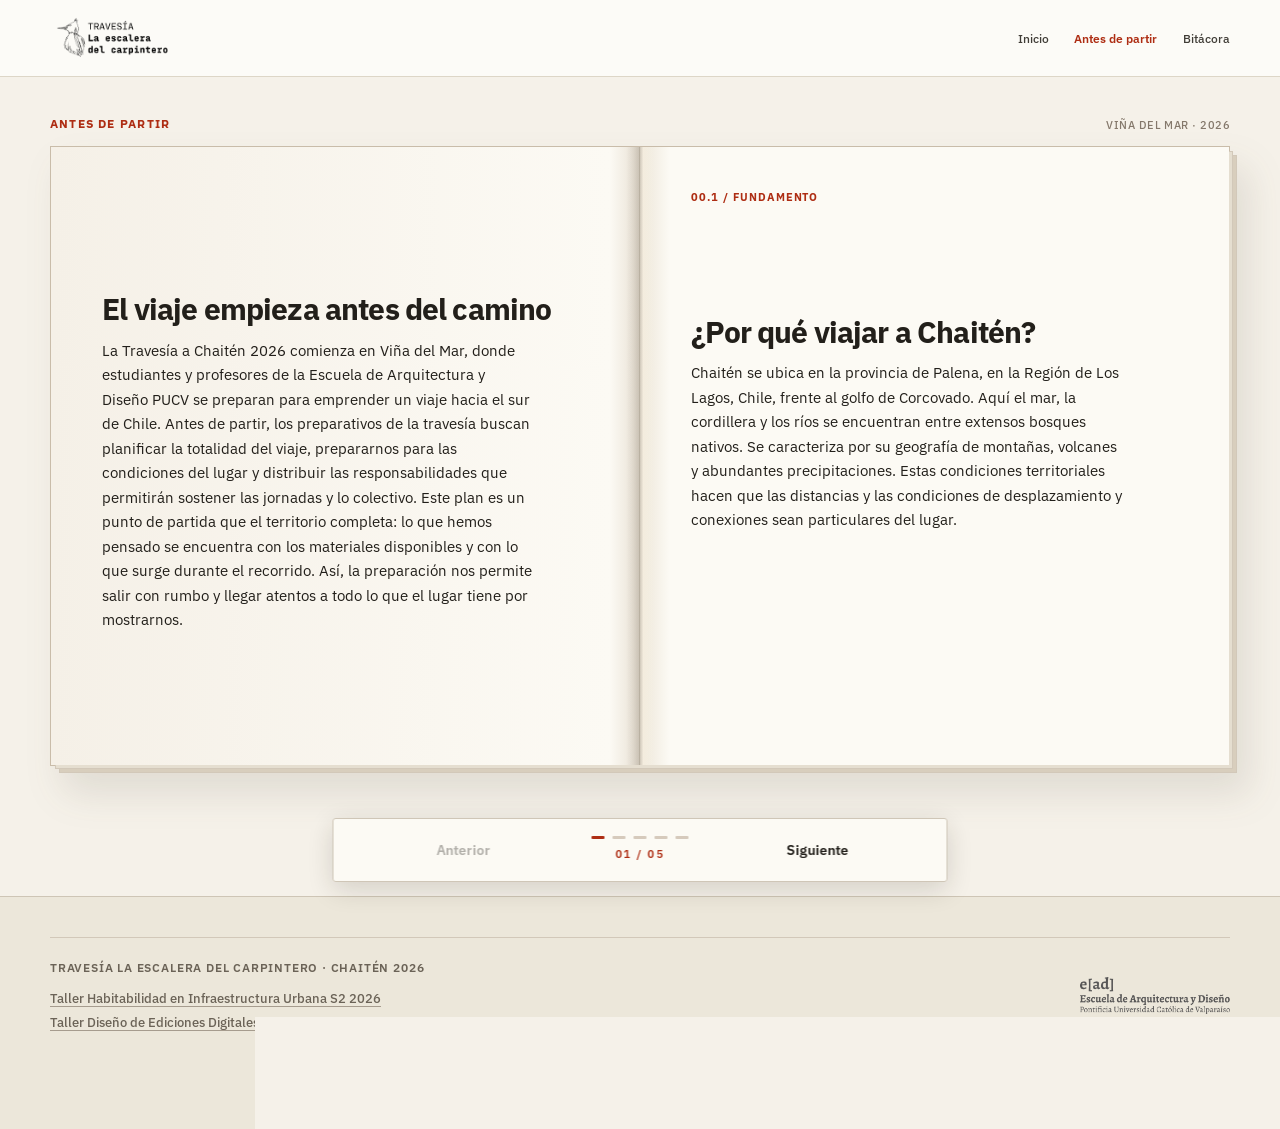
==== commit db7f02e9: "textos 1" ====
--- a/antes-de-partir.html
+++ b/antes-de-partir.html
@@ -19,23 +19,45 @@
 <div aria-live="off" class="libro-marco contenedor" id="libro-marco">
 <div aria-hidden="true" class="libro-lomo"></div>
 <article aria-label="Página 1: comienzo y fundamento" class="libro-hoja activa" data-hoja="0">
-<div class="libro-pagina pagina-izquierda libro-apertura"><div><h2>El viaje empieza antes del camino.</h2><p>Antes de llegar al territorio, se preparan preguntas, herramientas, acuerdos y una primera imagen del lugar.</p></div></div>
-<div class="libro-pagina pagina-derecha"><div class="pagina-superior">00.1 / Fundamento</div><div class="capitulo-texto"><h3>¿Por qué viajar a Chaitén?</h3><p>Reunir el fundamento, las preguntas que convocan a los talleres y las conversaciones que dieron origen a esta travesía. La obra empieza a insinuarse antes de tomar forma.</p></div></div>
+<div class="libro-pagina pagina-izquierda libro-apertura"><div><h2>El viaje empieza antes del camino</h2>
+  <p>La Travesía a Chaitén 2026 comienza en Viña del Mar, donde estudiantes y profesores de la Escuela de Arquitectura y Diseño PUCV se preparan para emprender un viaje hacia el sur de Chile.
+Antes de partir, los preparativos de la travesía buscan planificar la totalidad del viaje, prepararnos para las condiciones del lugar y distribuir las responsabilidades que permitirán sostener las jornadas y lo colectivo. Este plan es un punto de partida que el territorio completa: lo que hemos pensado se encuentra con los materiales disponibles y con lo que surge durante el recorrido. Así, la preparación nos permite salir con rumbo y llegar atentos a todo lo que el lugar tiene por mostrarnos.
+</p></div></div>
+
+  <div class="libro-pagina pagina-derecha"><div class="pagina-superior">
+  00.1 / Fundamento</div><div class="capitulo-texto"><h3>¿Por qué viajar a Chaitén?</h3>
+    <p>Chaitén se ubica en la provincia de Palena, en la Región de Los Lagos, Chile, frente al golfo de Corcovado. Aquí el mar, la cordillera y los ríos se encuentran entre extensos bosques nativos. Se caracteriza por su geografía de montañas, volcanes y abundantes precipitaciones. Estas condiciones territoriales hacen que las distancias y las condiciones de desplazamiento y conexiones sean particulares del lugar. 
+</p></div></div>
 </article>
 <article aria-label="Página 2: idea del lugar" class="libro-hoja" data-hoja="1" hidden="">
 <div class="libro-pagina pagina-izquierda"><div aria-hidden="true" class="dibujo-lugar"><svg viewbox="0 0 500 430" xmlns="http://www.w3.org/2000/svg"><path d="M25 330 Q120 200 215 280 T460 220 M25 352 Q129 270 220 325 T462 270" fill="none" stroke="#b45a43" stroke-width="3"></path><circle cx="105" cy="190" fill="#ae2d13" r="7"></circle><circle cx="393" cy="152" fill="#ae2d13" r="7"></circle><path d="M108 190Q180 55 393 152" fill="none" stroke="#ae2d13" stroke-dasharray="5 9" stroke-width="2"></path><path d="M92 206L74 240M380 135L360 103" fill="none" stroke="#ae2d13" stroke-width="2"></path></svg></div><p class="libro-cita">Una imagen previa del destino no es el lugar mismo.</p></div>
-<div class="libro-pagina pagina-derecha"><div class="pagina-superior">00.2 / La idea del lugar</div><div class="capitulo-texto"><h3>Imaginar antes de llegar.</h3><p>Mapas, fotografías, referencias y croquis construyen una primera imagen del destino. Esa imagen es provisional: la experiencia de travesía puede contradecirla y transformarla.</p></div></div>
+<div class="libro-pagina pagina-derecha"><div class="pagina-superior">00.2 / La idea del lugar</div><div class="capitulo-texto"><h3>Imaginar antes de llegar</h3>
+  <p>Chaitén comienza a hacerse presente a través de mapas, fotografías y referencias que permiten reconocer su ubicación, las características de su geografía y las particularidades de su paisaje. Esto nos permite construir una imagen del territorio, anticipar algunas de sus condiciones e imaginar las posibilidades que ofrece para el desarrollo de la travesía.
+Sin embargo, esta primera imagen permanece incompleta. Las distancias representadas en un mapa, las dimensiones del paisaje y las condiciones del entorno adquieren otro sentido cuando se recorren y experimentan directamente. Aquello que se imagina desde la distancia puede transformarse al encontrarse con el clima, la materialidad y los recorridos propios del lugar.
+</p></div></div>
+
 </article>
 <article aria-label="Página 3: organizar el viaje" class="libro-hoja" data-hoja="2" hidden="">
 <div class="libro-pagina pagina-izquierda"><div aria-hidden="true" class="libro-lista-grafica"><span>01 <b>TRAYECTO</b></span><span>02 <b>MATERIALES</b></span><span>03 <b>EQUIPOS</b></span><span>04 <b>CAMPAMENTO</b></span></div><p class="libro-cita">La organización también forma parte de la travesía.</p></div>
-<div class="libro-pagina pagina-derecha"><div class="pagina-superior">00.3 / Organización</div><div class="capitulo-texto"><h3>Preparar lo compartido.</h3><p>El recorrido, las herramientas, los materiales, las responsabilidades, la distribución de equipos y la organización cotidiana. Una travesía también se construye mediante estos acuerdos.</p></div></div>
+<div class="libro-pagina pagina-derecha"><div class="pagina-superior">00.3 / Organización</div><div class="capitulo-texto"><h3>Preparar lo compartido</h3>
+  <p>Ambos talleres se unen, la distribución de responsabilidades y la división del taller en grupos de trabajo permiten atender las distintas necesidades de la travesía. Junto con las labores vinculadas a la obra, se consideran aquellas que sostienen la vida cotidiana, como restauro con la preparación de las comidas,
+     campamento con el cuidado de los espacios comunes, ruta con las planificaciones del viaje y transporte, ámbito manteniendo el sentido de la travesía en comunidad y finanzas con la administración de los recursos disponibles.</p></div></div>
+
 </article>
 <article aria-label="Página 4: obra imaginada" class="libro-hoja" data-hoja="3" hidden="">
 <div class="libro-pagina pagina-izquierda"><div class="libro-croquis"><img alt="Diagrama provisional de la obra La Escalera del Carpintero" src="assets/escalera-conceptual.svg"/></div></div>
-<div class="libro-pagina pagina-derecha"><div class="pagina-superior">00.4 / La obra</div><div class="capitulo-texto"><h3>La Escalera del Carpintero.</h3><p>Esbozar el fundamento y las primeras decisiones de la obra, sin confundir lo proyectado con lo que realmente se construirá en Chaitén.</p></div></div>
+<div class="libro-pagina pagina-derecha"><div class="pagina-superior">00.4 / La obra</div><div class="capitulo-texto"><h3>La Escalera del Carpintero</h3>
+  <p>Dentro del campamento se encuentra un sendero que asciende entre los árboles hasta alcanzar la parte alta de un cerro, donde se sitúa un mirador con un columpio. El recorrido, caracterizado por su extensión y la escasa iluminación entre la vegetación, constituye el lugar donde se proyecta la obra La Escalera del Carpintero.
+La propuesta contempla intervenir el sendero mediante distintos puntos de detención y observación, estableciendo nuevas instancias de encuentro con el entorno natural.
+En este bosque habita el pájaro carpintero, cuya presencia se reconoce por su sonido y puede observarse desde un sector del recorrido. Sus formas y colores se incorporan como referencia para el desarrollo de una figura a modo de tótem, vinculando las primeras decisiones de la obra con la fauna presente en el lugar.
+</p></div></div>
 </article>
 <article aria-label="Página 5: talleres participantes" class="libro-hoja" data-hoja="4" hidden="">
-<div class="libro-pagina pagina-izquierda libro-final"><div><h2>Quienes preparan el viaje.</h2><p>Los talleres participantes de la travesía. Puedes visitar sus espacios de trabajo en la Wiki de la Escuela.</p></div></div>
+<div class="libro-pagina pagina-izquierda libro-final"><div><h2>Quienes preparan el viaje</h2>
+  <p>La preparación de la Travesía a Chaitén 2026 reúne a estudiantes y profesores de Arquitectura y Diseño en torno a un viaje y una experiencia de trabajo compartida.
+La organización de las responsabilidades, los materiales y las distintas faenas forma parte de un proceso colectivo que comienza antes de partir y continúa durante la permanencia en el territorio.
+</p></div></div>
+
 <div class="libro-pagina pagina-derecha pagina-talleres"><div class="pagina-superior">00.5 / Los talleres</div><div class="talleres-libro"><a href="https://wiki.ead.pucv.cl/Taller_Habitabilidad_en_Infraestructura_Urbana_S2_2026" rel="noopener noreferrer" target="_blank"><small>ARQUITECTURA · 2026</small><strong>Taller Habitabilidad en Infraestructura Urbana S2 2026</strong><span>Profesores: Argeo Ramella y Francisca Oñate</span><b>CONSULTAR TALLER EN LA WIKI</b></a><a href="https://wiki.ead.pucv.cl/Taller_Dise%C3%B1o_de_Ediciones_Digitales_2026" rel="noopener noreferrer" target="_blank"><small>DISEÑO · 2026</small><strong>Taller Diseño de Ediciones Digitales 2026</strong><span>Profesora: Michèle Wilkomirsky</span><b>CONSULTAR TALLER EN LA WIKI</b></a></div></div>
 </article>
 </div>
--- a/estilos.css
+++ b/estilos.css
@@ -647,6 +647,6 @@
 .marca-logo-integrado{width:130px;max-width:min(34vw,130px);
     height:auto;object-fit:contain;flex:0 0 auto;display:block}
 .marca-titulo{display:none}
-@media (max-width: 900px){.marca-logo-integrado{width:145px;max-width:38vw}}
-@media (max-width: 640px){.marca-logo-integrado{width:125px;max-width:42vw}}
-@media (max-width: 420px){.marca-logo-integrado{width:115px;max-width:44vw}}
+@media (max-width: 900px){.marca-logo-integrado{width:140px;max-width:33vw}}
+@media (max-width: 640px){.marca-logo-integrado{width:120px;max-width:37vw}}
+@media (max-width: 420px){.marca-logo-integrado{width:110px;max-width:39vw}}
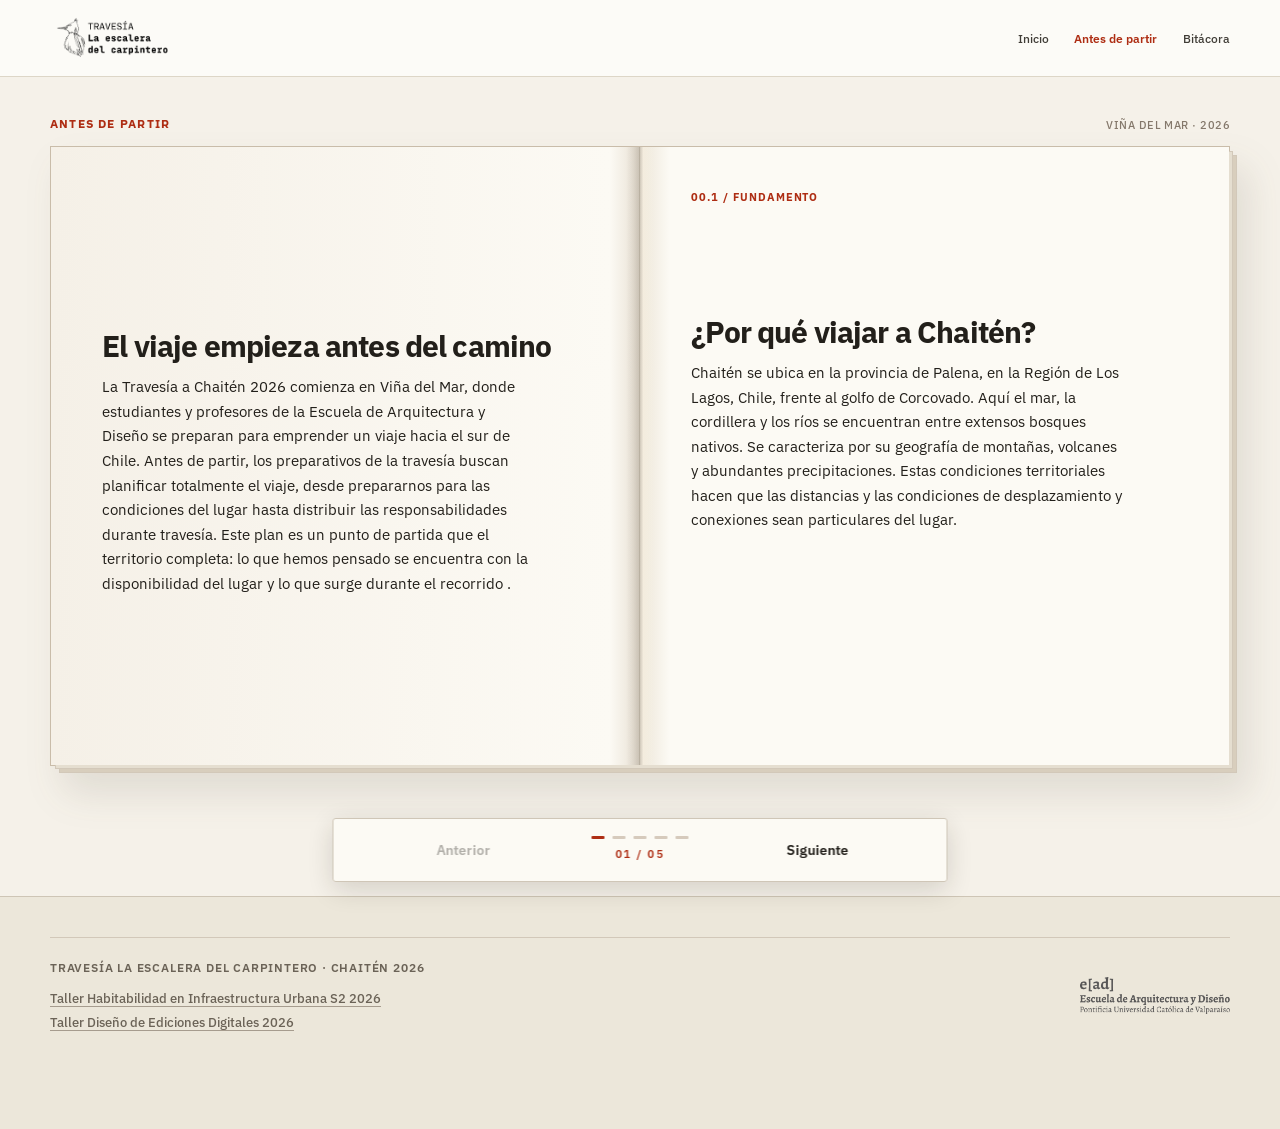
==== commit 4deea0db: "notas" ====
--- a/antes-de-partir.html
+++ b/antes-de-partir.html
@@ -20,8 +20,8 @@
 <div aria-hidden="true" class="libro-lomo"></div>
 <article aria-label="Página 1: comienzo y fundamento" class="libro-hoja activa" data-hoja="0">
 <div class="libro-pagina pagina-izquierda libro-apertura"><div><h2>El viaje empieza antes del camino</h2>
-  <p>La Travesía a Chaitén 2026 comienza en Viña del Mar, donde estudiantes y profesores de la Escuela de Arquitectura y Diseño PUCV se preparan para emprender un viaje hacia el sur de Chile.
-Antes de partir, los preparativos de la travesía buscan planificar la totalidad del viaje, prepararnos para las condiciones del lugar y distribuir las responsabilidades que permitirán sostener las jornadas y lo colectivo. Este plan es un punto de partida que el territorio completa: lo que hemos pensado se encuentra con los materiales disponibles y con lo que surge durante el recorrido. Así, la preparación nos permite salir con rumbo y llegar atentos a todo lo que el lugar tiene por mostrarnos.
+  <p>La Travesía a Chaitén 2026 comienza en Viña del Mar, donde estudiantes y profesores de la Escuela de Arquitectura y Diseño se preparan para emprender un viaje hacia el sur de Chile.
+Antes de partir, los preparativos de la travesía buscan planificar totalmente el viaje, desde prepararnos para las condiciones del lugar hasta distribuir las responsabilidades durante travesía. Este plan es un punto de partida que el territorio completa: lo que hemos pensado se encuentra con la disponibilidad del lugar y lo que surge durante el recorrido .
 </p></div></div>
 
   <div class="libro-pagina pagina-derecha"><div class="pagina-superior">
@@ -32,8 +32,8 @@
 <article aria-label="Página 2: idea del lugar" class="libro-hoja" data-hoja="1" hidden="">
 <div class="libro-pagina pagina-izquierda"><div aria-hidden="true" class="dibujo-lugar"><svg viewbox="0 0 500 430" xmlns="http://www.w3.org/2000/svg"><path d="M25 330 Q120 200 215 280 T460 220 M25 352 Q129 270 220 325 T462 270" fill="none" stroke="#b45a43" stroke-width="3"></path><circle cx="105" cy="190" fill="#ae2d13" r="7"></circle><circle cx="393" cy="152" fill="#ae2d13" r="7"></circle><path d="M108 190Q180 55 393 152" fill="none" stroke="#ae2d13" stroke-dasharray="5 9" stroke-width="2"></path><path d="M92 206L74 240M380 135L360 103" fill="none" stroke="#ae2d13" stroke-width="2"></path></svg></div><p class="libro-cita">Una imagen previa del destino no es el lugar mismo.</p></div>
 <div class="libro-pagina pagina-derecha"><div class="pagina-superior">00.2 / La idea del lugar</div><div class="capitulo-texto"><h3>Imaginar antes de llegar</h3>
-  <p>Chaitén comienza a hacerse presente a través de mapas, fotografías y referencias que permiten reconocer su ubicación, las características de su geografía y las particularidades de su paisaje. Esto nos permite construir una imagen del territorio, anticipar algunas de sus condiciones e imaginar las posibilidades que ofrece para el desarrollo de la travesía.
-Sin embargo, esta primera imagen permanece incompleta. Las distancias representadas en un mapa, las dimensiones del paisaje y las condiciones del entorno adquieren otro sentido cuando se recorren y experimentan directamente. Aquello que se imagina desde la distancia puede transformarse al encontrarse con el clima, la materialidad y los recorridos propios del lugar.
+  <p>Chaitén comienza a hacerse presente a través de mapas y fotografías que permiten reconocer su ubicación, las características de su geografía y sus particulares paisajes. Esto nos permite construir una imagen del territorio, anticipar algunas de sus condiciones e imaginar las posibilidades que ofrece para el desarrollo de la travesía.
+Sin embargo, esta primera imagen permanece incompleta. Las distancias, las dimensiones  y las condiciones del entorno son distintas desde un mapa y adquieren otro sentido cuando se recorren y experimentan directamente. Aquello que se imagina desde la distancia puede transformarse al encontrarse con acontecimientos propios del lugar.
 </p></div></div>
 
 </article>
@@ -47,9 +47,9 @@
 <article aria-label="Página 4: obra imaginada" class="libro-hoja" data-hoja="3" hidden="">
 <div class="libro-pagina pagina-izquierda"><div class="libro-croquis"><img alt="Diagrama provisional de la obra La Escalera del Carpintero" src="assets/escalera-conceptual.svg"/></div></div>
 <div class="libro-pagina pagina-derecha"><div class="pagina-superior">00.4 / La obra</div><div class="capitulo-texto"><h3>La Escalera del Carpintero</h3>
-  <p>Dentro del campamento se encuentra un sendero que asciende entre los árboles hasta alcanzar la parte alta de un cerro, donde se sitúa un mirador con un columpio. El recorrido, caracterizado por su extensión y la escasa iluminación entre la vegetación, constituye el lugar donde se proyecta la obra La Escalera del Carpintero.
+  <p>Dentro del campamento se encuentra un sendero que asciende entre los árboles hasta alcanzar la parte alta de un cerro, donde se sitúa un mirador con un columpio. El recorrido se caracteriza por su extensión y la escasa iluminación entre la vegetación. Este es el lugar donde se proyecta la obra La Escalera del Carpintero.
 La propuesta contempla intervenir el sendero mediante distintos puntos de detención y observación, estableciendo nuevas instancias de encuentro con el entorno natural.
-En este bosque habita el pájaro carpintero, cuya presencia se reconoce por su sonido y puede observarse desde un sector del recorrido. Sus formas y colores se incorporan como referencia para el desarrollo de una figura a modo de tótem, vinculando las primeras decisiones de la obra con la fauna presente en el lugar.
+En este bosque habita el pájaro carpintero, cuya presencia puede observarse desde un sector del recorrido. Sus formas y colores se incorporan como referencia para el desarrollo de una figura a modo de tótem, vinculando las primeras decisiones de la obra con la fauna presente en el lugar.
 </p></div></div>
 </article>
 <article aria-label="Página 5: talleres participantes" class="libro-hoja" data-hoja="4" hidden="">
--- a/estilos.css
+++ b/estilos.css
@@ -101,26 +101,16 @@
 }
 .mapa-travesia{background:#f2efe8;padding-block:clamp(86px,8vw,126px);border-bottom:1px solid var(--filete)}
 .mapa-travesia-composicion{display:grid;grid-template-columns:minmax(0,1fr) minmax(0,.92fr);gap:26px;align-items:stretch}
-.mapa-papel{position:relative;height:735px;min-height:620px;overflow:hidden;border:1px solid #d9d2c4;background:linear-gradient(150deg,#faf8f0,#e5e2d7);isolation:isolate}
-.mapa-papel:before{content:"";position:absolute;inset:0;background:repeating-linear-gradient(0deg,transparent,transparent 57px,#d6d1c42e 58px),repeating-linear-gradient(90deg,transparent,transparent 57px,#d6d1c42e 58px);pointer-events:none}
-.mapa-silueta{position:absolute;inset:0;width:100%;height:100%;pointer-events:none}
-.mapa-silueta .chile-sombra{fill:#9cafa1;stroke:#607565;stroke-width:1.4;stroke-linejoin:round}
-.mapa-silueta .islas-del-sur{stroke:#6d8575;stroke-width:7;stroke-linecap:round}
-.mapa-silueta .ruta-puntos{fill:none;stroke:var(--carmin);stroke-width:3;stroke-dasharray:5 9;opacity:.8}
-.mapa-mar{position:absolute;top:40%;left:6%;letter-spacing:.24em;font-size:.59rem;font-weight:600;color:#8c9994;transform:rotate(-90deg);transform-origin:center;z-index:1}
-.mapa-norte{position:absolute;top:23px;right:27px;font:italic 1.3rem/1 var(--serif);color:var(--carmin)}
-.mapa-pie{position:absolute;bottom:17px;left:22px;font-size:.65rem;color:var(--tinta-suave)}
-.mapa-destino{position:absolute;z-index:3;display:flex;align-items:center;gap:13px;transform:translate(-50%,-50%)}
-.destino-vina{left:45%;top:47.5%}
-.destino-chaiten{left:57%;top:66.5%}
-.mapa-pin{width:43px;height:43px;display:grid;place-items:center;background:var(--carmin);border:4px solid var(--papel);border-radius:100%;box-shadow:0 2px 0 #4d211b,0 0 0 7px #ae2d1330;flex:none;transition:transform .25s}
-.mapa-pin:hover,.mapa-pin:focus-visible{transform:scale(1.14)}
-.pin-centro{width:8px;height:8px;border-radius:100%;background:var(--papel)}
-.mapa-etiqueta{display:flex;flex-direction:column;min-width:166px;gap:1px;line-height:1.28;padding:10px 14px;background:var(--papel);border:1px solid #d6cec0;text-decoration:none;box-shadow:0 5px 16px #2d291514;transition:background .2s}
-.mapa-etiqueta:hover{background:#fff;color:var(--carmin)}
-.mapa-etiqueta small{font-size:.57rem;letter-spacing:.12em;color:var(--carmin);font-weight:700}
-.mapa-etiqueta strong{font-size:1.07rem;letter-spacing:-.02em}
-.mapa-etiqueta span{font-size:.69rem;color:var(--tinta-suave)}
+/* Mapa ilustrado: conserva los archivos originales; botones SVG sobre el croquis */
+.mapa-papel{position:relative;display:flex;align-items:center;justify-content:center;height:735px;min-height:620px;overflow:hidden;border:1px solid #d9d2c4;background:#fff}
+.mapa-croquis{position:relative;flex:none;height:calc(100% - 28px);max-height:700px;aspect-ratio:1280 / 2048}
+.mapa-croquis-imagen{display:block;width:100%;height:100%;object-fit:contain}
+.mapa-boton-svg{position:absolute;z-index:2;display:block;width:clamp(175px,19vw,250px);height:auto;line-height:0;transform:translate(-91%,-50%);transition:filter .2s ease,scale .2s ease;cursor:pointer;border-radius:4px}
+.mapa-boton-svg img{width:100%;height:auto;display:block}
+.mapa-boton-svg:hover,.mapa-boton-svg:focus-visible{filter:brightness(.77);scale:1.04}
+.mapa-boton-svg:focus-visible{outline:2px solid var(--carmin);outline-offset:5px}
+.mapa-boton-vina{top:42%;left:47%}
+.mapa-boton-chaiten{top:63.6%;left:44%;width:clamp(170px,17vw,225px);transform:translate(-10%,-50%)}
 .mapa-lecturas{display:grid;grid-template-rows:1fr 1fr auto;gap:15px}
 .mapa-lectura{position:relative;display:flex;flex-direction:column;align-items:start;padding:32px 36px;background:var(--papel);text-decoration:none;border:1px solid var(--filete);transition:background .2s}
 .mapa-lectura:hover{background:#f9f3ed;color:var(--tinta)}
@@ -130,8 +120,6 @@
 .mapa-lectura>p{font-size:.87rem;line-height:1.65;max-width:370px;color:var(--tinta-suave);margin-bottom:14px}
 .mapa-lectura-flecha{position:absolute;right:32px;top:26px;font-size:1.7rem;color:var(--carmin)}
 @media (max-width:1060px){
-.mapa-etiqueta{min-width:135px;padding:9px 10px}
-.mapa-etiqueta strong{font-size:.92rem}
 .mapa-travesia-composicion{grid-template-columns:1fr 1fr}
 }
 @media (max-width:880px){
@@ -143,24 +131,15 @@
 @media (max-width:650px){
 .mapa-travesia{padding-block:70px}
 .mapa-papel{height:595px;min-height:0}
-.mapa-etiqueta{min-width:117px}
-.mapa-etiqueta strong{font-size:.8rem}
-.mapa-etiqueta small{font-size:.5rem}
-.mapa-etiqueta span{font-size:.58rem}
-.mapa-pin{height:34px;width:34px;border-width:3px;box-shadow:0 0 0 5px #ae2d1330}
-.mapa-destino{gap:7px}
-.destino-vina{left:45%;top:47%}
-.destino-chaiten{left:56.5%;top:66.5%}
 .mapa-lecturas{grid-template-columns:1fr}
 .mapa-lectura{min-height:270px}
 .mapa-lectura h3{font-size:2.45rem}
 }
-.mapa-destino{transform:translateY(-50%)}
-.destino-vina{left:calc(45% - 21px)}
-.destino-chaiten{left:calc(57% - 21px)}
+
 @media (max-width:650px){
-.destino-vina{left:calc(45% - 17px)}
-.destino-chaiten{left:calc(56.5% - 17px)}
+.mapa-croquis{height:calc(100% - 22px);max-height:575px;translate:11px 0}
+.mapa-boton-svg{width:174px}
+.mapa-boton-chaiten{width:170px}
 }
 .pagina-home{scroll-snap-type:y proximity}
 .pagina-home .portada,.pagina-home .mapa-travesia{scroll-snap-align:start;scroll-margin-top:var(--header)}
@@ -650,3 +629,46 @@
 @media (max-width: 900px){.marca-logo-integrado{width:140px;max-width:33vw}}
 @media (max-width: 640px){.marca-logo-integrado{width:120px;max-width:37vw}}
 @media (max-width: 420px){.marca-logo-integrado{width:110px;max-width:39vw}}
+
+
+.voz-imagen-nota{margin:0 0 18px;border-radius:6px;overflow:hidden;background:#f6f2eb;border:1px solid #cfc7b8;padding:10px}
+.voz-imagen-nota img{display:block;width:100%;height:auto;max-height:300px;object-fit:contain;background:#f3f0ea}
+.voz-imagen-nota figcaption{margin-top:8px;font-size:.64rem;line-height:1.45;opacity:.78;text-transform:uppercase;letter-spacing:.08em}
+.voz-con-imagen blockquote{margin-bottom:16px}
+.roja .voz-imagen-nota,.oscura .voz-imagen-nota{background:#f7f1e7;border-color:#eadccb;color:#2d261f}
+
+
+/* Nota de croquis: imagen y bajada, sin marco de cita ni controles extra. */
+.voz-grupo .voz-burbuja.voz-croquis{
+  width:100%;max-width:440px;
+  padding:11px 11px 13px;
+  background:#fcfbf7;
+  color:#625d55;
+  border-radius:2px;
+  box-shadow:0 14px 36px #16171130,0 1px 2px #16171121;
+}
+.voz-burbuja.voz-croquis::after{display:none}
+.voz-croquis-figura{margin:0}
+.voz-croquis-figura img{display:block;width:100%;height:auto;object-fit:contain}
+.voz-croquis-figura figcaption{
+  padding:10px 5px 0;
+  font:600 .64rem/1.5 var(--sans);
+  letter-spacing:.07em;
+  text-transform:uppercase;
+  color:#777168;
+}
+@media (max-width:600px){
+  .voz-grupo .voz-burbuja.voz-croquis{padding:8px 8px 12px;max-width:100%}
+  .voz-croquis-figura figcaption{font-size:.6rem}
+}
+
+
+/* Día 03 y siguientes: tarjeta editorial de bitácora con lectura ampliable. */
+.voz-editorial{background:#f5efe4;color:#2d2822}
+.voz-editorial .voz-categoria{margin-bottom:12px}
+.voz-editorial-titulo{font:700 clamp(1.15rem,1.55vw,1.45rem)/1.2 var(--sans);letter-spacing:-.015em;margin:0 0 11px}
+.voz-editorial-entradilla{font:italic 400 clamp(.98rem,1.25vw,1.15rem)/1.45 var(--serif);margin:0 0 11px;color:#5d5148}
+.voz-editorial .voz-desplegar{margin-top:12px}
+.voz-burbuja .voz-editorial-cita{font:italic 500 clamp(.94rem,1.2vw,1.15rem)/1.5 var(--serif);padding-left:13px;border-left:2px solid var(--carmin);margin:15px 0 5px;color:#3b2c26}
+.voz-editorial-atribucion{margin:0 0 12px 15px;color:#736559;font:.68rem/1.4 var(--sans);letter-spacing:.04em}
+@media(max-width:600px){.voz-editorial-titulo{font-size:1.15rem}.voz-editorial-entradilla{font-size:.98rem}}
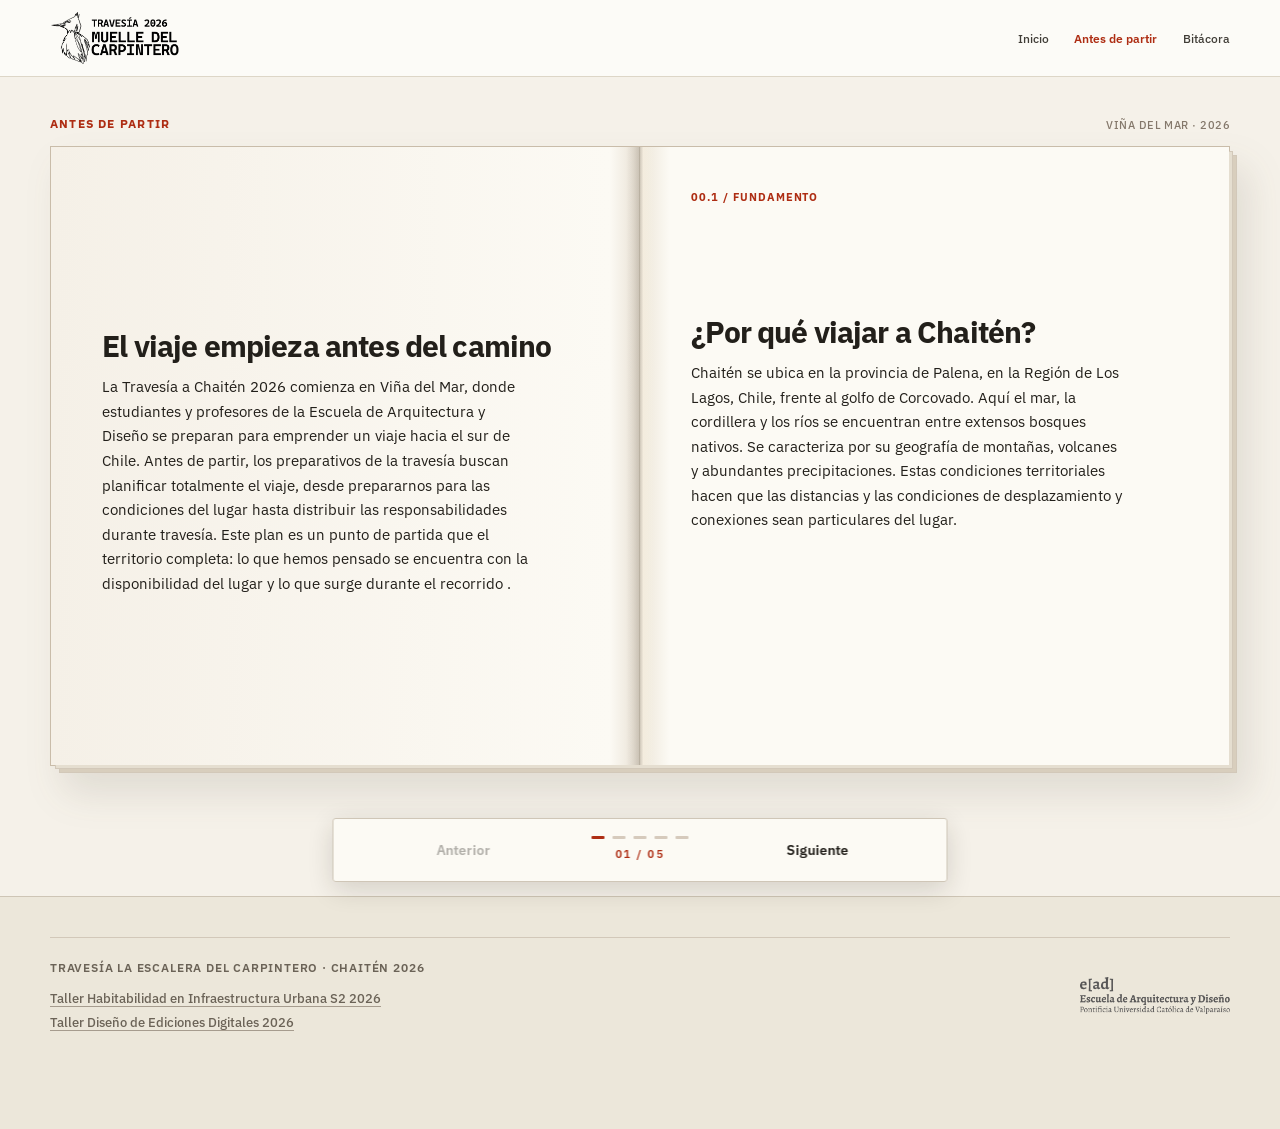
==== commit be6b1e55: "actualización de logo" ====
--- a/antes-de-partir.html
+++ b/antes-de-partir.html
@@ -12,7 +12,7 @@
 </head>
 <body class="pagina-antes">
 <a class="saltar" href="#contenido">Saltar al contenido</a>
-<header class="cabecera"><div class="contenedor cabecera-interior"><a class="marca" href="index.html#inicio" aria-label="Inicio de la Travesía La escalera del carpintero"><img class="marca-logo marca-logo-integrado" src="assets/logo-travesia-integrado.png" width="1216" height="446" alt="Travesía La escalera del carpintero"/></a><button aria-controls="nav-principal" aria-expanded="false" class="menu-toggle" id="menu-toggle" type="button"><span aria-hidden="true" class="menu-toggle-icono">☰</span><span>Menú</span></button><nav aria-label="Navegación principal" class="nav-principal" id="nav-principal"><a href="index.html#inicio">Inicio</a><a aria-current="page" class="nav-destacado" href="antes-de-partir.html">Antes de partir</a><a href="diario.html">Bitácora</a></nav></div></header>
+<header class="cabecera"><div class="contenedor cabecera-interior"><a class="marca" href="index.html#inicio" aria-label="Inicio de la Travesía La escalera del carpintero"><img class="marca-logo marca-logo-integrado" src="assets/logo-travesia-integrado.png" width="2048" height="823" alt="Travesía La escalera del carpintero"/></a><button aria-controls="nav-principal" aria-expanded="false" class="menu-toggle" id="menu-toggle" type="button"><span aria-hidden="true" class="menu-toggle-icono">☰</span><span>Menú</span></button><nav aria-label="Navegación principal" class="nav-principal" id="nav-principal"><a href="index.html#inicio">Inicio</a><a aria-current="page" class="nav-destacado" href="antes-de-partir.html">Antes de partir</a><a href="diario.html">Bitácora</a></nav></div></header>
 <main id="contenido"><h1 class="solo-lectores">Antes de partir</h1>
 <section aria-label="Cuaderno interactivo de la pretravesía" class="seccion-libro">
 <div class="contenedor libro-encima"><span class="libro-rubrica">ANTES DE PARTIR</span><span class="libro-lugar">VIÑA DEL MAR · 2026</span></div>
@@ -30,7 +30,13 @@
 </p></div></div>
 </article>
 <article aria-label="Página 2: idea del lugar" class="libro-hoja" data-hoja="1" hidden="">
-<div class="libro-pagina pagina-izquierda"><div aria-hidden="true" class="dibujo-lugar"><svg viewbox="0 0 500 430" xmlns="http://www.w3.org/2000/svg"><path d="M25 330 Q120 200 215 280 T460 220 M25 352 Q129 270 220 325 T462 270" fill="none" stroke="#b45a43" stroke-width="3"></path><circle cx="105" cy="190" fill="#ae2d13" r="7"></circle><circle cx="393" cy="152" fill="#ae2d13" r="7"></circle><path d="M108 190Q180 55 393 152" fill="none" stroke="#ae2d13" stroke-dasharray="5 9" stroke-width="2"></path><path d="M92 206L74 240M380 135L360 103" fill="none" stroke="#ae2d13" stroke-width="2"></path></svg></div><p class="libro-cita">Una imagen previa del destino no es el lugar mismo.</p></div>
+<div class="libro-pagina pagina-izquierda"><div aria-hidden="true" class="dibujo-lugar">
+<div aria-hidden="true" class="dibujo-lugar">
+  <img
+    src="assets/DIA0FOTO1.webp"
+    alt=""
+  >
+</div></div><p class="libro-cita">Una imagen previa del destino no es el lugar mismo.</p></div>
 <div class="libro-pagina pagina-derecha"><div class="pagina-superior">00.2 / La idea del lugar</div><div class="capitulo-texto"><h3>Imaginar antes de llegar</h3>
   <p>Chaitén comienza a hacerse presente a través de mapas y fotografías que permiten reconocer su ubicación, las características de su geografía y sus particulares paisajes. Esto nos permite construir una imagen del territorio, anticipar algunas de sus condiciones e imaginar las posibilidades que ofrece para el desarrollo de la travesía.
 Sin embargo, esta primera imagen permanece incompleta. Las distancias, las dimensiones  y las condiciones del entorno son distintas desde un mapa y adquieren otro sentido cuando se recorren y experimentan directamente. Aquello que se imagina desde la distancia puede transformarse al encontrarse con acontecimientos propios del lugar.
@@ -45,7 +51,7 @@
 
 </article>
 <article aria-label="Página 4: obra imaginada" class="libro-hoja" data-hoja="3" hidden="">
-<div class="libro-pagina pagina-izquierda"><div class="libro-croquis"><img alt="Diagrama provisional de la obra La Escalera del Carpintero" src="assets/escalera-conceptual.svg"/></div></div>
+<div class="libro-pagina pagina-izquierda"><div class="libro-croquis"><img alt="Diagrama provisional de la obra La Escalera del Carpintero" src="assets/DIA0FOTO2.webp"/></div></div>
 <div class="libro-pagina pagina-derecha"><div class="pagina-superior">00.4 / La obra</div><div class="capitulo-texto"><h3>La Escalera del Carpintero</h3>
   <p>Dentro del campamento se encuentra un sendero que asciende entre los árboles hasta alcanzar la parte alta de un cerro, donde se sitúa un mirador con un columpio. El recorrido se caracteriza por su extensión y la escasa iluminación entre la vegetación. Este es el lugar donde se proyecta la obra La Escalera del Carpintero.
 La propuesta contempla intervenir el sendero mediante distintos puntos de detención y observación, estableciendo nuevas instancias de encuentro con el entorno natural.
--- a/estilos.css
+++ b/estilos.css
@@ -672,3 +672,8 @@
 .voz-burbuja .voz-editorial-cita{font:italic 500 clamp(.94rem,1.2vw,1.15rem)/1.5 var(--serif);padding-left:13px;border-left:2px solid var(--carmin);margin:15px 0 5px;color:#3b2c26}
 .voz-editorial-atribucion{margin:0 0 12px 15px;color:#736559;font:.68rem/1.4 var(--sans);letter-spacing:.04em}
 @media(max-width:600px){.voz-editorial-titulo{font-size:1.15rem}.voz-editorial-entradilla{font-size:.98rem}}
+
+/* Tarjetas editoriales: texto breve legible sin abrir un desplegable. */
+.voz-editorial-texto { margin: 12px 0 0; font: 400 .94rem/1.58 var(--sans); color: inherit; }
+.voz-editorial-titulo + .voz-editorial-texto { margin-top: 16px; }
+@media (max-width: 600px) { .voz-editorial-texto { font-size: .88rem; line-height: 1.55; } }
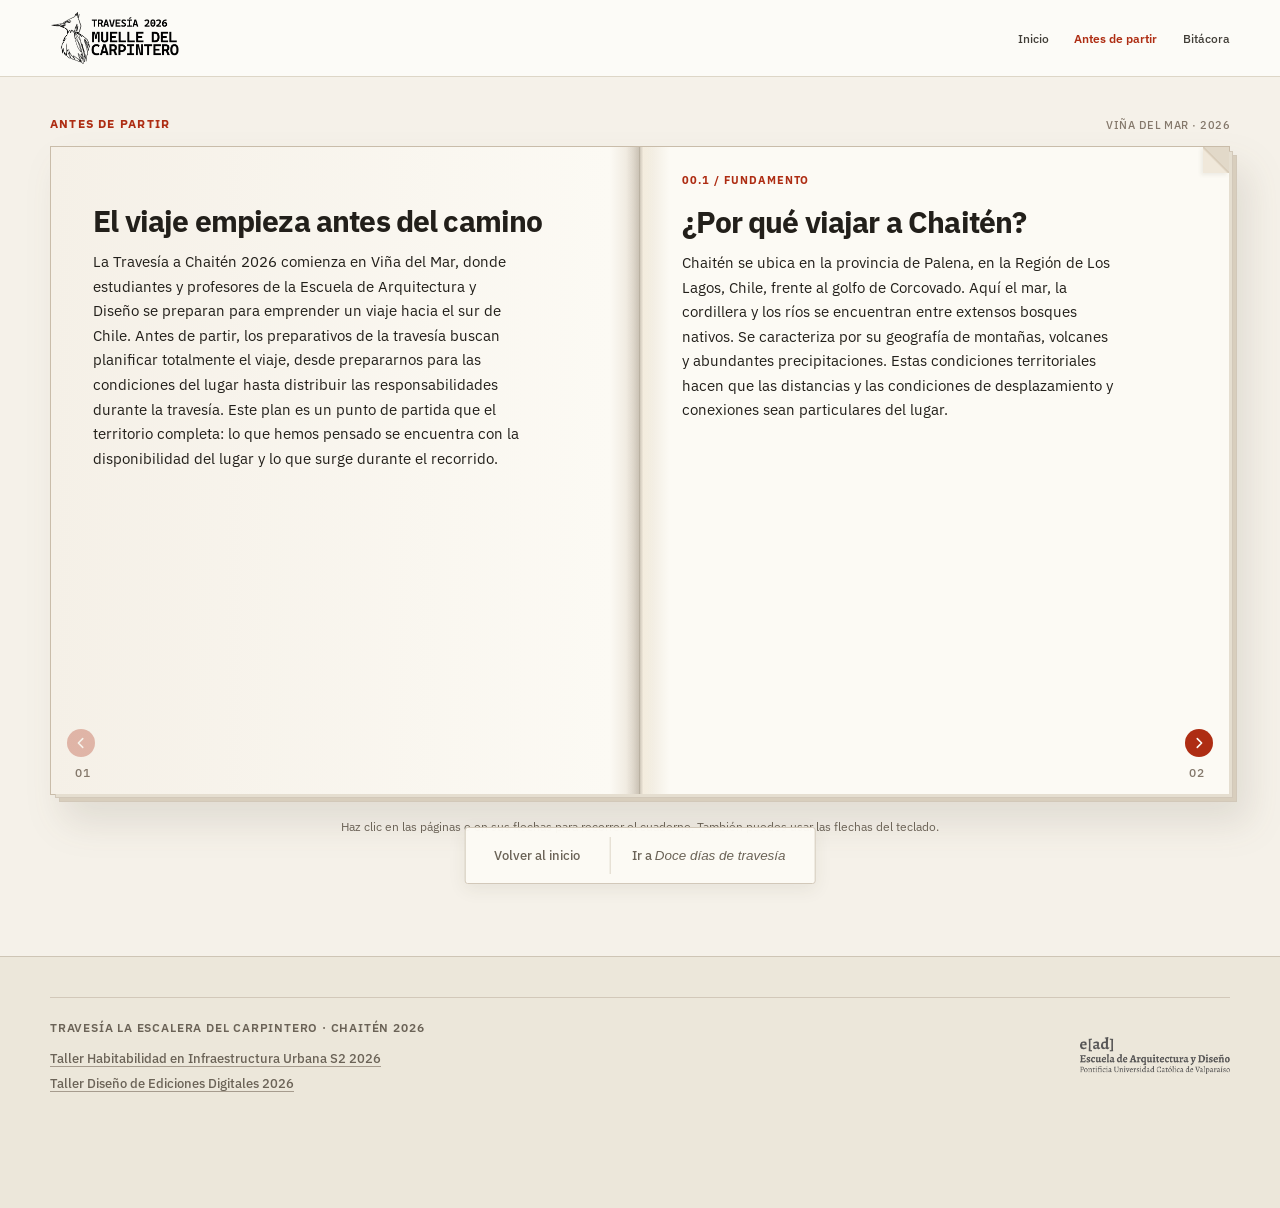
==== commit 9e4513c7: "iknasio" ====
--- a/antes-de-partir.html
+++ b/antes-de-partir.html
@@ -2,7 +2,7 @@
 
 <html lang="es-CL"><head>
 <meta charset="utf-8"/><meta content="width=device-width, initial-scale=1" name="viewport"/>
-<meta content="#fcfbf7" name="theme-color"/><meta content="Antes de partir: fundamento, preparación, idea del lugar, obra imaginada y talleres de la Travesía La Escalera del Carpintero, Chaitén 2026." name="description"/>
+<meta content="#fcfbf7" name="theme-color"/><meta content="Antes de partir: fundamento, preparación, idea del lugar, obra imaginada de la Travesía La Escalera del Carpintero, Chaitén 2026." name="description"/>
 <title>Antes de partir · La Escalera del Carpintero</title>
 <link href="https://fonts.googleapis.com" rel="preconnect"/><link crossorigin="" href="https://fonts.gstatic.com" rel="preconnect"/>
 <link href="https://fonts.googleapis.com/css2?family=IBM+Plex+Sans:wght@400;500;600;700&amp;family=Roboto+Serif:ital,wght@1,400&amp;display=swap" rel="stylesheet"/>
@@ -16,58 +16,99 @@
 <main id="contenido"><h1 class="solo-lectores">Antes de partir</h1>
 <section aria-label="Cuaderno interactivo de la pretravesía" class="seccion-libro">
 <div class="contenedor libro-encima"><span class="libro-rubrica">ANTES DE PARTIR</span><span class="libro-lugar">VIÑA DEL MAR · 2026</span></div>
-<div aria-live="off" class="libro-marco contenedor" id="libro-marco">
+<div aria-live="off" class="libro-marco contenedor" id="libro-marco" aria-describedby="libro-ayuda">
 <div aria-hidden="true" class="libro-lomo"></div>
-<article aria-label="Página 1: comienzo y fundamento" class="libro-hoja activa" data-hoja="0">
-<div class="libro-pagina pagina-izquierda libro-apertura"><div><h2>El viaje empieza antes del camino</h2>
+<article aria-label="Comienzo y fundamento" class="libro-hoja activa" data-hoja="0">
+<div tabindex="0" class="libro-pagina pagina-izquierda libro-apertura" data-pagina="0" aria-label="Página 1 de 8">
+  <div class="libro-cuerpo"><div><h2>El viaje empieza antes del camino</h2>
   <p>La Travesía a Chaitén 2026 comienza en Viña del Mar, donde estudiantes y profesores de la Escuela de Arquitectura y Diseño se preparan para emprender un viaje hacia el sur de Chile.
-Antes de partir, los preparativos de la travesía buscan planificar totalmente el viaje, desde prepararnos para las condiciones del lugar hasta distribuir las responsabilidades durante travesía. Este plan es un punto de partida que el territorio completa: lo que hemos pensado se encuentra con la disponibilidad del lugar y lo que surge durante el recorrido .
+Antes de partir, los preparativos de la travesía buscan planificar totalmente el viaje, desde prepararnos para las condiciones del lugar hasta distribuir las responsabilidades durante la travesía. Este plan es un punto de partida que el territorio completa: lo que hemos pensado se encuentra con la disponibilidad del lugar y lo que surge durante el recorrido.
 </p></div></div>
+  <button class="paso-pagina paso-anterior" type="button" data-paso="-1" aria-label="Página anterior"><svg aria-hidden="true" width="14" height="14" viewBox="0 0 16 16"><path d="m10 3-5 5 5 5" fill="none" stroke="currentColor" stroke-width="1.8" stroke-linecap="round" stroke-linejoin="round"/></svg></button>
+  <button class="paso-pagina paso-siguiente" type="button" data-paso="1" aria-label="Página siguiente"><svg aria-hidden="true" width="14" height="14" viewBox="0 0 16 16"><path d="m6 3 5 5-5 5" fill="none" stroke="currentColor" stroke-width="1.8" stroke-linecap="round" stroke-linejoin="round"/></svg></button>
+  <span class="numero-pagina" aria-hidden="true">01</span>
+</div>
 
-  <div class="libro-pagina pagina-derecha"><div class="pagina-superior">
+  <div tabindex="0" class="libro-pagina pagina-derecha" data-pagina="1" aria-label="Página 2 de 8">
+  <div class="libro-cuerpo"><div class="pagina-superior">
   00.1 / Fundamento</div><div class="capitulo-texto"><h3>¿Por qué viajar a Chaitén?</h3>
     <p>Chaitén se ubica en la provincia de Palena, en la Región de Los Lagos, Chile, frente al golfo de Corcovado. Aquí el mar, la cordillera y los ríos se encuentran entre extensos bosques nativos. Se caracteriza por su geografía de montañas, volcanes y abundantes precipitaciones. Estas condiciones territoriales hacen que las distancias y las condiciones de desplazamiento y conexiones sean particulares del lugar. 
 </p></div></div>
+  <button class="paso-pagina paso-anterior" type="button" data-paso="-1" aria-label="Página anterior"><svg aria-hidden="true" width="14" height="14" viewBox="0 0 16 16"><path d="m10 3-5 5 5 5" fill="none" stroke="currentColor" stroke-width="1.8" stroke-linecap="round" stroke-linejoin="round"/></svg></button>
+  <button class="paso-pagina paso-siguiente" type="button" data-paso="1" aria-label="Página siguiente"><svg aria-hidden="true" width="14" height="14" viewBox="0 0 16 16"><path d="m6 3 5 5-5 5" fill="none" stroke="currentColor" stroke-width="1.8" stroke-linecap="round" stroke-linejoin="round"/></svg></button>
+  <span class="numero-pagina" aria-hidden="true">02</span>
+</div>
 </article>
-<article aria-label="Página 2: idea del lugar" class="libro-hoja" data-hoja="1" hidden="">
-<div class="libro-pagina pagina-izquierda"><div aria-hidden="true" class="dibujo-lugar">
+<article aria-label="Idea del lugar" class="libro-hoja" data-hoja="1" hidden="">
+<div tabindex="0" class="libro-pagina pagina-izquierda" data-pagina="2" aria-label="Página 3 de 8">
+  <div class="libro-cuerpo"><div aria-hidden="true" class="dibujo-lugar">
 <div aria-hidden="true" class="dibujo-lugar">
   <img
     src="assets/DIA0FOTO1.webp"
     alt=""
   >
 </div></div><p class="libro-cita">Una imagen previa del destino no es el lugar mismo.</p></div>
-<div class="libro-pagina pagina-derecha"><div class="pagina-superior">00.2 / La idea del lugar</div><div class="capitulo-texto"><h3>Imaginar antes de llegar</h3>
+  <button class="paso-pagina paso-anterior" type="button" data-paso="-1" aria-label="Página anterior"><svg aria-hidden="true" width="14" height="14" viewBox="0 0 16 16"><path d="m10 3-5 5 5 5" fill="none" stroke="currentColor" stroke-width="1.8" stroke-linecap="round" stroke-linejoin="round"/></svg></button>
+  <button class="paso-pagina paso-siguiente" type="button" data-paso="1" aria-label="Página siguiente"><svg aria-hidden="true" width="14" height="14" viewBox="0 0 16 16"><path d="m6 3 5 5-5 5" fill="none" stroke="currentColor" stroke-width="1.8" stroke-linecap="round" stroke-linejoin="round"/></svg></button>
+  <span class="numero-pagina" aria-hidden="true">03</span>
+</div>
+<div tabindex="0" class="libro-pagina pagina-derecha" data-pagina="3" aria-label="Página 4 de 8">
+  <div class="libro-cuerpo"><div class="pagina-superior">00.2 / La idea del lugar</div><div class="capitulo-texto"><h3>Imaginar antes de llegar</h3>
   <p>Chaitén comienza a hacerse presente a través de mapas y fotografías que permiten reconocer su ubicación, las características de su geografía y sus particulares paisajes. Esto nos permite construir una imagen del territorio, anticipar algunas de sus condiciones e imaginar las posibilidades que ofrece para el desarrollo de la travesía.
-Sin embargo, esta primera imagen permanece incompleta. Las distancias, las dimensiones  y las condiciones del entorno son distintas desde un mapa y adquieren otro sentido cuando se recorren y experimentan directamente. Aquello que se imagina desde la distancia puede transformarse al encontrarse con acontecimientos propios del lugar.
+Sin embargo, esta primera imagen permanece incompleta. Las distancias, las dimensiones y las condiciones del entorno son distintas desde un mapa y adquieren otro sentido cuando se recorren y experimentan directamente. Aquello que se imagina desde la distancia puede transformarse al encontrarse con acontecimientos propios del lugar.
 </p></div></div>
+  <button class="paso-pagina paso-anterior" type="button" data-paso="-1" aria-label="Página anterior"><svg aria-hidden="true" width="14" height="14" viewBox="0 0 16 16"><path d="m10 3-5 5 5 5" fill="none" stroke="currentColor" stroke-width="1.8" stroke-linecap="round" stroke-linejoin="round"/></svg></button>
+  <button class="paso-pagina paso-siguiente" type="button" data-paso="1" aria-label="Página siguiente"><svg aria-hidden="true" width="14" height="14" viewBox="0 0 16 16"><path d="m6 3 5 5-5 5" fill="none" stroke="currentColor" stroke-width="1.8" stroke-linecap="round" stroke-linejoin="round"/></svg></button>
+  <span class="numero-pagina" aria-hidden="true">04</span>
+</div>
 
 </article>
-<article aria-label="Página 3: organizar el viaje" class="libro-hoja" data-hoja="2" hidden="">
-<div class="libro-pagina pagina-izquierda"><div aria-hidden="true" class="libro-lista-grafica"><span>01 <b>TRAYECTO</b></span><span>02 <b>MATERIALES</b></span><span>03 <b>EQUIPOS</b></span><span>04 <b>CAMPAMENTO</b></span></div><p class="libro-cita">La organización también forma parte de la travesía.</p></div>
-<div class="libro-pagina pagina-derecha"><div class="pagina-superior">00.3 / Organización</div><div class="capitulo-texto"><h3>Preparar lo compartido</h3>
-  <p>Ambos talleres se unen, la distribución de responsabilidades y la división del taller en grupos de trabajo permiten atender las distintas necesidades de la travesía. Junto con las labores vinculadas a la obra, se consideran aquellas que sostienen la vida cotidiana, como restauro con la preparación de las comidas,
+<article aria-label="Organizar el viaje" class="libro-hoja" data-hoja="2" hidden="">
+<div tabindex="0" class="libro-pagina pagina-izquierda" data-pagina="4" aria-label="Página 5 de 8">
+  <div class="libro-cuerpo"><div aria-hidden="true" class="libro-lista-grafica"><span>01 <b>TRAYECTO</b></span><span>02 <b>MATERIALES</b></span><span>03 <b>EQUIPOS</b></span><span>04 <b>CAMPAMENTO</b></span></div><p class="libro-cita">La organización también forma parte de la travesía.</p></div>
+  <button class="paso-pagina paso-anterior" type="button" data-paso="-1" aria-label="Página anterior"><svg aria-hidden="true" width="14" height="14" viewBox="0 0 16 16"><path d="m10 3-5 5 5 5" fill="none" stroke="currentColor" stroke-width="1.8" stroke-linecap="round" stroke-linejoin="round"/></svg></button>
+  <button class="paso-pagina paso-siguiente" type="button" data-paso="1" aria-label="Página siguiente"><svg aria-hidden="true" width="14" height="14" viewBox="0 0 16 16"><path d="m6 3 5 5-5 5" fill="none" stroke="currentColor" stroke-width="1.8" stroke-linecap="round" stroke-linejoin="round"/></svg></button>
+  <span class="numero-pagina" aria-hidden="true">05</span>
+</div>
+<div tabindex="0" class="libro-pagina pagina-derecha" data-pagina="5" aria-label="Página 6 de 8">
+  <div class="libro-cuerpo"><div class="pagina-superior">00.3 / Organización</div><div class="capitulo-texto"><h3>Preparar lo compartido</h3>
+  <p>Ambos talleres se unen. La distribución de responsabilidades y la división del taller en grupos de trabajo permiten atender las distintas necesidades de la travesía. Junto con las labores vinculadas a la obra, se consideran aquellas que sostienen la vida cotidiana, como restauro con la preparación de las comidas,
      campamento con el cuidado de los espacios comunes, ruta con las planificaciones del viaje y transporte, ámbito manteniendo el sentido de la travesía en comunidad y finanzas con la administración de los recursos disponibles.</p></div></div>
+  <button class="paso-pagina paso-anterior" type="button" data-paso="-1" aria-label="Página anterior"><svg aria-hidden="true" width="14" height="14" viewBox="0 0 16 16"><path d="m10 3-5 5 5 5" fill="none" stroke="currentColor" stroke-width="1.8" stroke-linecap="round" stroke-linejoin="round"/></svg></button>
+  <button class="paso-pagina paso-siguiente" type="button" data-paso="1" aria-label="Página siguiente"><svg aria-hidden="true" width="14" height="14" viewBox="0 0 16 16"><path d="m6 3 5 5-5 5" fill="none" stroke="currentColor" stroke-width="1.8" stroke-linecap="round" stroke-linejoin="round"/></svg></button>
+  <span class="numero-pagina" aria-hidden="true">06</span>
+</div>
 
 </article>
-<article aria-label="Página 4: obra imaginada" class="libro-hoja" data-hoja="3" hidden="">
-<div class="libro-pagina pagina-izquierda"><div class="libro-croquis"><img alt="Diagrama provisional de la obra La Escalera del Carpintero" src="assets/DIA0FOTO2.webp"/></div></div>
-<div class="libro-pagina pagina-derecha"><div class="pagina-superior">00.4 / La obra</div><div class="capitulo-texto"><h3>La Escalera del Carpintero</h3>
+<article aria-label="Obra imaginada" class="libro-hoja" data-hoja="3" hidden="">
+<!-- Página 7: PNG transparente completo, ajustado al papel y sin desplazamiento interno. -->
+<div tabindex="0" class="libro-pagina pagina-izquierda pagina-croquis" data-pagina="6" aria-label="Página 7 de 8">
+  <div class="libro-cuerpo"><div class="libro-croquis"><img alt="Croquis del sendero y los puntos de detención de La Escalera del Carpintero" src="assets/DIA0FOTO2.png" width="1200" height="1200"/></div></div>
+  <button class="paso-pagina paso-anterior" type="button" data-paso="-1" aria-label="Página anterior"><svg aria-hidden="true" width="14" height="14" viewBox="0 0 16 16"><path d="m10 3-5 5 5 5" fill="none" stroke="currentColor" stroke-width="1.8" stroke-linecap="round" stroke-linejoin="round"/></svg></button>
+  <button class="paso-pagina paso-siguiente" type="button" data-paso="1" aria-label="Página siguiente"><svg aria-hidden="true" width="14" height="14" viewBox="0 0 16 16"><path d="m6 3 5 5-5 5" fill="none" stroke="currentColor" stroke-width="1.8" stroke-linecap="round" stroke-linejoin="round"/></svg></button>
+  <span class="numero-pagina" aria-hidden="true">07</span>
+</div>
+<div tabindex="0" class="libro-pagina pagina-derecha pagina-obra" data-pagina="7" aria-label="Página 8 de 8">
+  <div class="libro-cuerpo"><div class="pagina-superior">00.4 / La obra</div><div class="capitulo-texto"><h3>La Escalera del Carpintero</h3>
   <p>Dentro del campamento se encuentra un sendero que asciende entre los árboles hasta alcanzar la parte alta de un cerro, donde se sitúa un mirador con un columpio. El recorrido se caracteriza por su extensión y la escasa iluminación entre la vegetación. Este es el lugar donde se proyecta la obra La Escalera del Carpintero.
-La propuesta contempla intervenir el sendero mediante distintos puntos de detención y observación, estableciendo nuevas instancias de encuentro con el entorno natural.
-En este bosque habita el pájaro carpintero, cuya presencia puede observarse desde un sector del recorrido. Sus formas y colores se incorporan como referencia para el desarrollo de una figura a modo de tótem, vinculando las primeras decisiones de la obra con la fauna presente en el lugar.
+</p><p>La propuesta contempla intervenir el sendero mediante distintos puntos de detención y observación, estableciendo nuevas instancias de encuentro con el entorno natural.
+</p><p>En este bosque habita el pájaro carpintero, cuya presencia puede observarse desde un sector del recorrido. Sus formas y colores se incorporan como referencia para el desarrollo de una figura a modo de tótem, vinculando las primeras decisiones de la obra con la fauna presente en el lugar.
 </p></div></div>
+  <button class="paso-pagina paso-anterior" type="button" data-paso="-1" aria-label="Página anterior"><svg aria-hidden="true" width="14" height="14" viewBox="0 0 16 16"><path d="m10 3-5 5 5 5" fill="none" stroke="currentColor" stroke-width="1.8" stroke-linecap="round" stroke-linejoin="round"/></svg></button>
+  <button class="paso-pagina paso-siguiente" type="button" data-paso="1" aria-label="Página siguiente"><svg aria-hidden="true" width="14" height="14" viewBox="0 0 16 16"><path d="m6 3 5 5-5 5" fill="none" stroke="currentColor" stroke-width="1.8" stroke-linecap="round" stroke-linejoin="round"/></svg></button>
+  <span class="numero-pagina" aria-hidden="true">08</span>
+</div>
 </article>
-<article aria-label="Página 5: talleres participantes" class="libro-hoja" data-hoja="4" hidden="">
-<div class="libro-pagina pagina-izquierda libro-final"><div><h2>Quienes preparan el viaje</h2>
-  <p>La preparación de la Travesía a Chaitén 2026 reúne a estudiantes y profesores de Arquitectura y Diseño en torno a un viaje y una experiencia de trabajo compartida.
-La organización de las responsabilidades, los materiales y las distintas faenas forma parte de un proceso colectivo que comienza antes de partir y continúa durante la permanencia en el territorio.
-</p></div></div>
 
-<div class="libro-pagina pagina-derecha pagina-talleres"><div class="pagina-superior">00.5 / Los talleres</div><div class="talleres-libro"><a href="https://wiki.ead.pucv.cl/Taller_Habitabilidad_en_Infraestructura_Urbana_S2_2026" rel="noopener noreferrer" target="_blank"><small>ARQUITECTURA · 2026</small><strong>Taller Habitabilidad en Infraestructura Urbana S2 2026</strong><span>Profesores: Argeo Ramella y Francisca Oñate</span><b>CONSULTAR TALLER EN LA WIKI</b></a><a href="https://wiki.ead.pucv.cl/Taller_Dise%C3%B1o_de_Ediciones_Digitales_2026" rel="noopener noreferrer" target="_blank"><small>DISEÑO · 2026</small><strong>Taller Diseño de Ediciones Digitales 2026</strong><span>Profesora: Michèle Wilkomirsky</span><b>CONSULTAR TALLER EN LA WIKI</b></a></div></div>
-</article>
 </div>
-<div class="contenedor controles-libro"><button aria-label="Ir a la doble página anterior" id="libro-anterior" type="button">Anterior</button><div class="avance-libro"><div aria-hidden="true" class="avance-marcas" id="avance-marcas"></div><span aria-live="polite" id="libro-contador">01 / 05</span></div><button aria-label="Ir a la doble página siguiente" id="libro-siguiente" type="button">Siguiente</button><a aria-label="Comenzar la bitácora diaria en la primera jornada de Chaitén" class="libro-continuar" hidden="" href="diario.html?dia=1#navegacion-dias" id="libro-ir-diario">Comenzar día 01</a></div>
+<!-- La ayuda y los destinos de lectura quedan fuera del cuaderno. -->
+<p class="contenedor libro-ayuda" id="libro-ayuda">Haz clic en las páginas o en sus flechas para recorrer el cuaderno. También puedes usar las flechas del teclado.</p>
+<p class="solo-lectores" id="libro-estado" role="status" aria-live="polite"></p>
+<!-- Panel compacto centrado: acompaña la lectura sin ocupar todo el ancho. -->
+<nav class="controles-libro" aria-label="Continuar la lectura">
+  <a class="boton-enlace" href="index.html#inicio">Volver al inicio</a>
+  <a class="boton-enlace" href="diario.html">Ir a <em>Doce días de travesía</em></a>
+</nav>
 
 </section>
 </main>
--- a/estilos.css
+++ b/estilos.css
@@ -109,7 +109,8 @@
 .mapa-boton-svg img{width:100%;height:auto;display:block}
 .mapa-boton-svg:hover,.mapa-boton-svg:focus-visible{filter:brightness(.77);scale:1.04}
 .mapa-boton-svg:focus-visible{outline:2px solid var(--carmin);outline-offset:5px}
-.mapa-boton-vina{top:42%;left:47%}
+/* El centro del punto coincide con el borde costero occidental del croquis. */
+.mapa-boton-vina{top:42%;left:45.3%}
 .mapa-boton-chaiten{top:63.6%;left:44%;width:clamp(170px,17vw,225px);transform:translate(-10%,-50%)}
 .mapa-lecturas{display:grid;grid-template-rows:1fr 1fr auto;gap:15px}
 .mapa-lectura{position:relative;display:flex;flex-direction:column;align-items:start;padding:32px 36px;background:var(--papel);text-decoration:none;border:1px solid var(--filete);transition:background .2s}
@@ -187,13 +188,6 @@
 .libro-croquis img{height:auto;max-height:430px;object-fit:contain}
 .libro-final{justify-content:space-between}
 .pagina-talleres{gap:14px}
-.talleres-libro{display:grid;grid-template-rows:1fr 1fr;gap:13px;margin:35px 0 18px;min-height:0;flex:1}
-.talleres-libro a{display:flex;flex-direction:column;gap:9px;border:1px solid #d5c7b7;background:#f4efe6;padding:19px 21px;text-decoration:none;transition:background .2s}
-.talleres-libro a:hover{background:#ece2d5}
-.talleres-libro a small{font-size:.57rem;font-weight:700;letter-spacing:.11em;color:var(--carmin)}
-.talleres-libro a strong{font-size:clamp(.94rem,1.25vw,1.3rem);font-weight:500;line-height:1.25}
-.talleres-libro a span{font-size:.7rem;color:#61584e;line-height:1.35}
-.talleres-libro a b{font-size:.63rem;font-weight:700;letter-spacing:.1em;margin-top:auto;color:var(--carmin)}
 .libro-volteo{position:absolute;z-index:6;top:0;bottom:0;left:50%;width:50%;transform-style:preserve-3d;transform-origin:left center;pointer-events:none}
 .libro-volteo .cara{position:absolute;inset:0;backface-visibility:hidden;overflow:hidden}
 .libro-volteo .cara-back{transform:rotateY(180deg)}
@@ -202,21 +196,11 @@
 .libro-volteo.anterior{animation:voltear-anterior .86s cubic-bezier(.35,.04,.24,.99) forwards}
 @keyframes voltear-siguiente{from{transform:rotateY(0)}to{transform:rotateY(-180deg)}}
 @keyframes voltear-anterior{from{transform:rotateY(-180deg)}to{transform:rotateY(0)}}
-.controles-libro{display:flex;align-items:center;justify-content:space-between;gap:18px;padding-block:30px 24px;border-bottom:1px solid #cfc4b4}
-.controles-libro button{min-width:190px;background:#fcfaf4;border:1px solid #cfc4b4;color:#443b32;padding:15px 19px;cursor:pointer;font-size:.83rem;font-weight:600;display:flex;justify-content:space-between;gap:20px}
-.controles-libro button:hover:not(:disabled){border-color:var(--carmin);color:var(--carmin)}
-.controles-libro button:disabled{opacity:.32;cursor:default}
-.avance-libro{display:flex;flex-direction:column;align-items:center;gap:8px;color:var(--carmin);font-size:.7rem;font-weight:600;letter-spacing:.14em}
-.avance-marcas{display:flex;gap:8px}
-.avance-marcas i{width:23px;height:3px;background:#d6cabc}
-.avance-marcas i.activo{background:var(--carmin)}
 @media (max-width:950px){
 .libro-marco{height:620px}
 .libro-pagina{padding:25px 24px 22px}
 .capitulo-texto h3{font-size:2.7rem}
 .libro-apertura h2,.libro-final h2{font-size:2.7rem}
-.talleres-libro a{padding:14px}
-.talleres-libro a strong{font-size:.99rem}
 }
 @media (max-width:650px){
 .libro-encima{display:block}
@@ -231,38 +215,14 @@
 .libro-lomo{left:0;width:16px}
 .libro-volteo{left:0;width:100%}
 .libro-volteo .cara .pagina-izquierda{display:flex}
-.controles-libro button{min-width:0;padding:12px 9px;font-size:.73rem;gap:10px}
-.controles-libro{gap:9px}
-.avance-marcas i{width:10px}
-.talleres-libro a strong{font-size:1.12rem}
-.talleres-libro{margin:24px 0 18px}
 .pagina-talleres{padding:20px}
-.talleres-libro a{padding:15px}
 .libro-final h2{font-size:2.5rem}
 }
 @media (prefers-reduced-motion:reduce){
 .libro-volteo.siguiente,.libro-volteo.anterior{animation:none}
 }
 .pagina-antes .seccion-libro{padding-bottom:clamp(150px,14vw,205px)}
-.pagina-antes .controles-libro{
- position:fixed;bottom:max(18px,env(safe-area-inset-bottom));left:50%;transform:translateX(-50%);
- z-index:180;width:min(690px,calc(100vw - 36px));max-width:calc(100vw - 36px);
- display:grid;grid-template-columns:minmax(0,1fr) auto minmax(0,1fr);align-items:center;gap:16px;
- padding:12px 14px;border:1px solid #d0c3b2;background:#fcfaf4f0;
- box-shadow:0 12px 48px #211a1238,0 2px 9px #211a1210;backdrop-filter:blur(17px);
- border-radius:7px;
-}
-.pagina-antes .controles-libro button{width:100%;min-width:0;max-width:225px;padding:13px 16px;align-items:center;border-radius:3px;background:#fffdf8;white-space:nowrap;}
-.pagina-antes .controles-libro button:last-child{justify-self:end;background:var(--carmin);color:#fff;border-color:var(--carmin)}
-.pagina-antes .controles-libro button:last-child:hover:not(:disabled){background:#8e2611;color:#fff;}
-.pagina-antes .controles-libro button:disabled{background:#f5eee4;color:#857c71;border-color:#d7cdc0;opacity:.55}
-.pagina-antes .avance-libro{min-width:91px}
 @media (max-width:650px){
-.pagina-antes .controles-libro{width:calc(100vw - 20px);max-width:calc(100vw - 20px);bottom:max(8px,env(safe-area-inset-bottom));gap:8px;padding:8px;grid-template-columns:minmax(0,1fr) auto minmax(0,1fr)}
-.pagina-antes .controles-libro button{font-size:.69rem;padding:11px 9px;gap:5px;white-space:normal;line-height:1.25}
-.pagina-antes .avance-libro{min-width:55px;font-size:.63rem}
-.pagina-antes .avance-marcas{gap:3px}
-.pagina-antes .avance-marcas i{width:7px}
 .pagina-antes .seccion-libro{padding-bottom:145px}
 }
 
@@ -576,48 +536,15 @@
 .pagina-antes .libro-final p{max-width:43ch}
 .pagina-antes .libro-lista-grafica span{color:#746b5c;padding:15px 0}
 .pagina-antes .libro-lista-grafica span b{margin-left:4px}
-.pagina-antes .talleres-libro{margin:25px 0 15px}
-.pagina-antes .talleres-libro a b{font-size:.67rem;letter-spacing:.05em}
-.pagina-antes .controles-libro{
-  grid-template-columns:minmax(0,1fr) auto minmax(0,1fr);
-  width:min(615px,calc(100vw - 36px));
-  padding:9px 11px;gap:10px;border-radius:3px;
-  background:rgba(252,250,244,.97);border:1px solid #cfc6b7;
-  box-shadow:0 7px 26px #241f1529;backdrop-filter:blur(12px)
-}
-.pagina-antes .controles-libro button,
-.pagina-antes .controles-libro .libro-continuar{
-  min-width:0;max-width:none;width:100%;display:flex;align-items:center;justify-content:center;
-  min-height:44px;padding:10px 15px;border:1px solid transparent;border-radius:2px;
-  background:transparent;color:var(--tinta);font:600 .87rem/1.2 var(--sans);
-  text-decoration:none;cursor:pointer;transition:background .18s,border-color .18s,color .18s;
-}
-.pagina-antes .controles-libro button:hover:not(:disabled){background:#f1e9dc;border-color:#ded1c2;color:var(--tinta)}
-.pagina-antes .controles-libro button:last-of-type{background:transparent;border-color:transparent;color:var(--tinta);justify-self:stretch}
-.pagina-antes .controles-libro button:last-of-type:hover:not(:disabled){background:#f1e9dc;border-color:#ded1c2;color:var(--tinta)}
-.pagina-antes .controles-libro button:disabled{opacity:.34;background:transparent;color:var(--tinta);border-color:transparent}
-.pagina-antes .controles-libro .libro-continuar{background:var(--carmin);color:#fff;justify-self:stretch;white-space:nowrap}
-.pagina-antes .controles-libro .libro-continuar:hover{background:#872310;color:#fff}
-.pagina-antes .controles-libro [hidden]{display:none!important}
-.pagina-antes .avance-libro{min-width:85px;font-size:.69rem;gap:7px}
-.pagina-antes .avance-marcas i{width:13px;height:3px;border-radius:1px}
 @media (max-width:650px){
 .pagina-antes .seccion-libro{padding-top:30px;padding-bottom:120px}
 .pagina-antes .libro-encima{display:flex;margin-bottom:12px;justify-content:space-between;flex-wrap:wrap;gap:8px}
 .pagina-antes .libro-marco{height:650px}
 .pagina-antes .libro-pagina{padding:26px 23px}
 .pagina-antes .capitulo-texto{margin-top:clamp(40px,9vh,90px)}
-.pagina-antes .controles-libro{width:calc(100vw - 20px);max-width:calc(100vw - 20px);padding:7px;gap:5px}
-.pagina-antes .controles-libro button,.pagina-antes .controles-libro .libro-continuar{font-size:.79rem;padding:11px 7px;min-height:44px;white-space:normal;text-align:center}
-.pagina-antes .avance-libro{min-width:57px;font-size:.64rem}
-.pagina-antes .avance-marcas i{width:7px}
-.pagina-antes .talleres-libro{margin:12px 0 10px}
-.pagina-antes .talleres-libro a{padding:13px 15px;gap:5px}
-.pagina-antes .talleres-libro a strong{font-size:1rem}
 .pagina-antes .pagina-superior{font-size:.64rem}
 }
 @media (prefers-reduced-motion:reduce){
-.pagina-antes .controles-libro button,.pagina-antes .controles-libro .libro-continuar{transition:none}
 }
 
 
@@ -677,3 +604,616 @@
 .voz-editorial-texto { margin: 12px 0 0; font: 400 .94rem/1.58 var(--sans); color: inherit; }
 .voz-editorial-titulo + .voz-editorial-texto { margin-top: 16px; }
 @media (max-width: 600px) { .voz-editorial-texto { font-size: .88rem; line-height: 1.55; } }
+
+
+/* GALERÍA AUTOMÁTICA: PORTADAS DE LA BITÁCORA */
+.pagina-diario .diario-portada-fotografica{
+  background:#d7d5cd;
+  background-image:none;
+  isolation:isolate;
+  overflow:hidden;
+}
+.pagina-diario .diario-portadas-galeria{
+  position:absolute;
+  inset:0;
+  z-index:0;
+  overflow:hidden;
+  pointer-events:none;
+}
+.pagina-diario .diario-portada-capa{
+  display:block;
+  position:absolute;
+  inset:0;
+  width:100%;
+  height:100%;
+  object-fit:cover;
+  object-position:center;
+  opacity:0;
+  transition:opacity 1.35s ease-in-out;
+}
+.pagina-diario .diario-portada-capa.activa{opacity:1}
+.pagina-diario .diario-portadas-velo{
+  position:absolute;
+  inset:0;
+  background:linear-gradient(90deg,rgba(251,249,244,.78) 0%,rgba(251,249,244,.66) 48%,rgba(251,249,244,.24) 100%);
+}
+.pagina-diario .diario-portada-fotografica .diario-intro{position:relative;z-index:1}
+@media (max-width:680px){
+  .pagina-diario .diario-portada-fotografica{background-image:none}
+  .pagina-diario .diario-portadas-velo{background:linear-gradient(180deg,rgba(251,249,244,.82) 0%,rgba(251,249,244,.65) 55%,rgba(251,249,244,.40) 100%)}
+}
+@media (prefers-reduced-motion:reduce){
+  .pagina-diario .diario-portada-capa{transition:none}
+}
+
+/* ===== AJUSTE DE COMPOSICIÓN: MAPA Y CUADERNO ===== */
+/* Botones del mapa: más discretos, sin reducir la zona de navegación del sitio. */
+@media (min-width: 651px) {
+  .pagina-home .mapa-boton-svg { width: clamp(122px, 12.7vw, 172px); }
+  .pagina-home .mapa-boton-chaiten { width: clamp(116px, 11.6vw, 154px); }
+}
+@media (max-width: 650px) {
+  .pagina-home .mapa-boton-svg { width: 115px; }
+  .pagina-home .mapa-boton-chaiten { width: 105px; }
+}
+
+/* Cuaderno: cabe en pantallas comunes y cada texto comienza arriba. */
+.pagina-antes .libro-marco {
+  height: var(--alto-cuaderno, clamp(520px, calc(100svh - var(--header) - 175px), 650px));
+}
+.pagina-antes .libro-pagina,
+.pagina-antes .libro-pagina.pagina-izquierda:not(.pagina-talleres) {
+  padding-top: 28px;
+  padding-bottom: 24px;
+  justify-content: flex-start;
+  overflow-y: auto;
+  overscroll-behavior: contain;
+  scrollbar-width: thin;
+  scrollbar-color: #d4c8b8 transparent;
+}
+.pagina-antes .libro-apertura,
+.pagina-antes .libro-final { justify-content: flex-start; }
+/* La izquierda no tiene rótulo superior: este margen alinea su título con el de la derecha. */
+.pagina-antes .libro-apertura > div:first-child,
+.pagina-antes .libro-final > div:first-child { margin-top: 30px; }
+.pagina-antes .capitulo-texto {
+  margin-top: 15px;
+  padding-bottom: 0;
+}
+.pagina-antes .dibujo-lugar { margin: 0 auto 16px; }
+.pagina-antes .libro-lista-grafica { margin: 0 0 16px; }
+.pagina-antes .libro-lista-grafica span { padding: 10px 0; }
+.pagina-antes .libro-croquis { margin: 6px -3% 0; padding: 12px; }
+.pagina-antes .libro-croquis img { max-height: 455px; }
+.pagina-antes .libro-cita { margin-bottom: 16px; }
+
+@media (max-width: 650px) {
+  .pagina-antes .libro-marco {
+    height: var(--alto-cuaderno, clamp(550px, calc(100svh - var(--header) - 150px), 670px));
+  }
+  .pagina-antes .libro-pagina,
+  .pagina-antes .libro-pagina.pagina-izquierda:not(.pagina-talleres) {
+    padding: 24px 22px 20px;
+  }
+  .pagina-antes .capitulo-texto { margin-top: 13px; }
+}
+/* Croquis del cuaderno: limitar la altura dentro de la nueva proporción de página. */
+.pagina-antes .dibujo-lugar img {
+  display: block;
+  width: 100%;
+  height: auto;
+  max-height: min(41vh, 355px);
+  object-fit: contain;
+}
+.pagina-antes .libro-croquis img {
+  display: block;
+  width: 100%;
+  height: auto;
+  max-height: min(48vh, 390px);
+  object-fit: contain;
+}
+/* Mantener un área cómoda de pulsación incluso al reducir los SVG. */
+.pagina-home .mapa-boton-svg::before {
+  content: "";
+  position: absolute;
+  inset: -12px -9px;
+}
+
+/* ===== AJUSTES DE LECTURA: PORTADA Y ACCESOS ===== */
+/* El GIF conserva su animación. La opacidad baja convierte el trazo negro
+   en un gris suave sobre beige, sin competir con el título. */
+.pagina-home .portada-original {
+  background: linear-gradient(135deg, #f2ece1, #e3d5bf);
+}
+.pagina-home .portada-original .diapositivas {
+  opacity: .16;
+  mix-blend-mode: multiply;
+}
+/* Ancho completo, proporción original y recorte vertical centrado si hace falta. */
+.pagina-home .portada-original .diapositivas img {
+  position: absolute;
+  top: 50%;
+  left: 0;
+  width: 100%;
+  max-width: none;
+  height: auto;
+  object-fit: contain;
+  transform: translateY(-50%);
+}
+.pagina-home .portada-original .portada-centro {
+  padding: 2.25rem 0 6.25rem;
+}
+/* Logo a la izquierda: 1cap equivale a la altura de una mayúscula de esta fuente. */
+.portada-titulo-logo {
+  display: flex;
+  align-items: baseline;
+  justify-content: center;
+  gap: .24em;
+  max-width: 100%;
+  font: 700 clamp(2rem, 5.35vw, 4.05rem)/1.15 var(--sans);
+  color: var(--carmin-oscuro);
+}
+.portada-emblema {
+  display: block;
+  flex: none;
+  width: .72em;
+  height: .72em;
+  width: 1.1cap;
+  height: 1.1cap;
+  background: currentColor;
+  -webkit-mask: url("assets/logo-travesia.png") center / contain no-repeat;
+  mask: url("assets/logo-travesia.png") center / contain no-repeat;
+}
+.pagina-home .portada-original #titulo-principal {
+  width: auto;
+  margin: 0;
+  font: inherit;
+  color: inherit;
+  text-align: left;
+}
+
+/* El papel y la imagen de Chile son transparentes; los puntos mantienen su posición. */
+.mapa-papel {
+  border: 0;
+  background: transparent;
+  overflow: visible;
+}
+/* Cada tarjeta es un enlace completo y permanece visible. */
+.mapa-entrada {
+  position: absolute;
+  z-index: 3;
+  width: clamp(142px, 13.5vw, 176px);
+  padding: 12px 14px;
+  border: 1px solid #d9cfbe;
+  border-radius: 2px;
+  background: #fbf8f2;
+  color: var(--tinta);
+  text-decoration: none;
+  transition: border-color .2s, background .2s;
+}
+.mapa-entrada-vina {
+  right: 64%;
+  bottom: calc(58% + 1.5rem);
+}
+.mapa-entrada-chaiten {
+  left: 60%;
+  top: calc(63.6% + 1.5rem);
+}
+.mapa-entrada:hover,
+.mapa-entrada:focus-visible {
+  border-color: var(--carmin);
+  background: #f7f0e6;
+}
+.mapa-entrada h3 {
+  font: 500 .9rem/1.35 var(--sans);
+  margin-bottom: .4rem;
+  letter-spacing: -.02em;
+  text-decoration: underline;
+  text-decoration-color: #b79b88;
+  text-underline-offset: .2em;
+}
+.mapa-entrada h3 em {
+  color: var(--carmin);
+  font-family: var(--serif);
+  font-weight: 400;
+}
+.mapa-entrada p {
+  margin: 0;
+  font: 400 .78rem/1.5 var(--sans);
+  color: var(--tinta-suave);
+}
+.preparacion-viaje {
+  align-self: center;
+}
+.preparacion-recuadro {
+  padding: clamp(22px, 2.5vw, 32px);
+  background: #fbf8f2;
+  border: 1px solid #e6e0d4;
+}
+.preparacion-continuar {
+  margin-top: .15rem;
+}
+.preparacion-viaje h2 {
+  font-size: clamp(1.5rem, 2.3vw, 2rem);
+  margin-bottom: 1rem;
+}
+.preparacion-recuadro > p {
+  font-size: .95rem;
+  max-width: 53ch;
+}
+.talleres-preparacion {
+  display: grid;
+  grid-template-columns: repeat(2, minmax(0, 1fr));
+  gap: 1.25rem;
+  margin-block: 1.3rem 0;
+}
+.talleres-preparacion a {
+  display: grid;
+  gap: .4rem;
+  padding-top: .9rem;
+  border-top: 1px solid var(--filete);
+  text-decoration: none;
+}
+.talleres-preparacion small,
+.talleres-preparacion b {
+  font-size: .64rem;
+  letter-spacing: .09em;
+  color: var(--carmin);
+}
+.talleres-preparacion strong {
+  font-size: .95rem;
+  font-weight: 500;
+  line-height: 1.35;
+}
+.talleres-preparacion span {
+  font-size: .8rem;
+  color: var(--tinta-suave);
+}
+.boton-enlace {
+  display: inline-block;
+  padding: .75rem 1rem;
+  border: 1px solid var(--carmin);
+  border-radius: 0;
+  background: transparent;
+  color: var(--carmin);
+  font-size: .84rem;
+  line-height: 1.45;
+  text-decoration: none;
+  transition: color .2s ease, background .2s ease;
+}
+.boton-enlace:hover,
+.boton-enlace:focus-visible {
+  background: var(--carmin);
+  color: var(--papel);
+}
+
+/* Segundo slide: mapa y accesos visibles junto al texto, con alturas proporcionadas
+   a la pantalla. En celular el contenido se apila y conserva un tamaño legible. */
+.pagina-home .mapa-travesia {
+  min-height: calc(100svh - var(--header));
+  padding-block: clamp(24px, 4svh, 42px);
+  display: grid;
+  align-items: center;
+}
+.pagina-home .mapa-travesia-composicion {
+  grid-template-columns: minmax(0, 1fr) minmax(0, 1fr);
+  gap: clamp(24px, 3vw, 48px);
+  align-items: center;
+}
+.pagina-home .mapa-papel {
+  height: clamp(380px, calc(100svh - var(--header) - 84px), 610px);
+  min-height: 0;
+}
+.pagina-home .mapa-croquis {
+  height: calc(100% - 12px);
+  max-height: 100%;
+}
+.mapa-entrada:hover h3,
+.mapa-entrada:focus-visible h3 {
+  color: var(--carmin);
+  text-decoration-color: currentColor;
+}
+
+/* ===== CUADERNO: GIRO EN LAS HOJAS Y FOLIOS =====
+   El texto puede desplazarse dentro de cada cara, sin mover su número de página. */
+.pagina-antes .seccion-libro {
+  padding-bottom: calc(120px + env(safe-area-inset-bottom, 0px));
+}
+.pagina-antes .libro-hoja {
+  display: grid;
+  grid-template-columns: 1fr 1fr;
+}
+.pagina-antes .libro-hoja[hidden],
+.pagina-antes .libro-hoja .libro-pagina[hidden] {
+  display: none;
+}
+.pagina-antes .libro-hoja .libro-pagina {
+  display: flex;
+  padding: 28px clamp(24px, 4vw, 59px) 43px;
+  overflow: hidden;
+  cursor: pointer;
+}
+.libro-cuerpo {
+  flex: 1;
+  min-height: 0;
+  overflow-y: auto;
+  overscroll-behavior: contain;
+  scrollbar-width: thin;
+  scrollbar-color: #d4c8b8 transparent;
+}
+.pagina-antes .libro-pagina > .libro-cuerpo {
+  margin: 0;
+}
+/* Solo la página del croquis carece de scroll. Los textos largos conservan el suyo. */
+.pagina-antes .libro-hoja .libro-pagina.pagina-croquis {
+  overflow: hidden;
+}
+.pagina-antes .pagina-croquis > .libro-cuerpo {
+  display: flex;
+  align-items: center;
+  justify-content: center;
+  overflow: hidden;
+}
+.pagina-antes .pagina-croquis .libro-croquis {
+  width: 100%;
+  height: 100%;
+  min-height: 0;
+  margin: 0;
+  padding: 0;
+  background: transparent;
+}
+.pagina-antes .pagina-croquis .libro-croquis img {
+  width: 100%;
+  height: 100%;
+  max-height: 100%;
+  object-fit: contain;
+}
+.numero-pagina {
+  position: absolute;
+  bottom: 12px;
+  color: #84786b;
+  font: 500 .78rem/1.4 var(--sans);
+  letter-spacing: .08em;
+}
+.pagina-izquierda .numero-pagina {
+  left: 24px;
+}
+.pagina-derecha .numero-pagina {
+  right: 24px;
+}
+.libro-pagina:focus-visible {
+  outline: 2px solid var(--carmin);
+  outline-offset: -4px;
+}
+.libro-ayuda {
+  margin-top: 1.35rem;
+  margin-bottom: 0;
+  text-align: center;
+  font: 400 .77rem/1.6 var(--sans);
+  color: var(--tinta-suave);
+}
+/* Panel de lectura flotante: pequeño, centrado y separado del borde inferior. */
+.pagina-antes .controles-libro {
+  position: fixed;
+  inset: auto auto calc(16px + env(safe-area-inset-bottom, 0px)) 50%;
+  transform: translateX(-50%);
+  z-index: 120;
+  width: max-content;
+  max-width: calc(100% - 32px);
+  display: flex;
+  align-items: center;
+  justify-content: center;
+  gap: 1.1rem;
+  margin: 0;
+  padding: .55rem 1.1rem;
+  background: rgba(252, 250, 244, .98);
+  border: 1px solid #d2c8b9;
+  border-radius: 3px;
+  box-shadow: 0 5px 18px #453a2914;
+}
+.pagina-antes .controles-libro .boton-enlace {
+  padding: .55rem .7rem;
+  border: 0;
+  background: transparent;
+  color: var(--tinta-suave);
+  font-size: .84rem;
+  font-weight: 500;
+  text-align: center;
+  max-width: none;
+}
+.pagina-antes .controles-libro .boton-enlace + .boton-enlace {
+  border-left: 1px solid var(--filete);
+  border-radius: 0;
+  padding-left: 1.35rem;
+}
+.pagina-antes .controles-libro .boton-enlace:hover,
+.pagina-antes .controles-libro .boton-enlace:focus-visible {
+  color: var(--carmin);
+  text-decoration: underline;
+}
+.pagina-antes .pie {
+  padding-bottom: calc(115px + env(safe-area-inset-bottom, 0px));
+}
+
+/* Se reserva una franja de papel para las flechas y los folios. */
+.pagina-antes .libro-marco .libro-pagina,
+.pagina-antes .libro-marco .libro-pagina.pagina-izquierda {
+  padding: 26px clamp(24px, 3.3vw, 47px) 77px;
+  overflow: hidden;
+}
+.pagina-antes .libro-marco .libro-pagina[hidden] { display: none; }
+.paso-pagina {
+  position: absolute;
+  bottom: 29px;
+  z-index: 2;
+  display: grid;
+  place-items: center;
+  width: 44px;
+  height: 44px;
+  padding: 0;
+  border: 0;
+  background: transparent;
+  color: var(--papel);
+  cursor: pointer;
+}
+.paso-pagina::before {
+  content: "";
+  position: absolute;
+  inset: 8px;
+  border-radius: 50%;
+  background: var(--carmin);
+  transition: background .2s;
+}
+.paso-pagina svg { width: 14px; height: 14px; position: relative; }
+.paso-pagina:hover::before { background: var(--carmin-oscuro); }
+.paso-pagina:disabled { opacity: .3; cursor: default; }
+.paso-anterior { left: 8px; }
+.paso-siguiente { right: 8px; }
+.pagina-izquierda .paso-siguiente,
+.pagina-derecha .paso-anterior { display: none; }
+
+/* Pequeño doblez en la esquina superior de las páginas derechas. */
+.pagina-derecha::after {
+  content: "";
+  position: absolute;
+  top: 0;
+  right: 0;
+  width: 26px;
+  height: 26px;
+  background: linear-gradient(225deg, #e2d9c9 0 47%, #d3c6b2 49%, #f0e8da 55%);
+  box-shadow: -2px 2px 4px #453a2914;
+  pointer-events: none;
+}
+
+/* Página 8: todo el texto fluye sin scroll interno. El script aumenta la altura
+   del papel cuando hace falta, por ejemplo en celular o con letras ampliadas. */
+.pagina-antes .pagina-obra > .libro-cuerpo {
+  flex: 0 0 auto;
+  min-height: auto;
+  overflow: visible;
+}
+.pagina-antes .pagina-obra .capitulo-texto { margin-top: 12px; }
+.pagina-antes .pagina-obra .capitulo-texto > p {
+  font-size: 1rem;
+  line-height: 1.5;
+  max-width: none;
+  margin-bottom: .7rem;
+}
+
+/* Durante el giro, el fondo conserva la mitad que no se está pasando.
+   Las páginas originales solo cambian al terminar; se evita el destello. */
+.libro-fondo {
+  position: absolute;
+  inset: 0;
+  z-index: 4;
+  display: grid;
+  grid-template-columns: 1fr 1fr;
+  pointer-events: none;
+}
+.libro-fondo .libro-pagina { height: 100%; }
+.libro-volteo { will-change: transform; }
+.libro-volteo .cara { -webkit-backface-visibility: hidden; }
+.libro-volteo .numero-pagina { display: block; }
+
+@media (max-width: 760px) {
+  .pagina-home .mapa-travesia-composicion { grid-template-columns: 1fr; gap: 24px; }
+  .pagina-home .mapa-papel { height: 450px; }
+  .pagina-home .mapa-croquis { translate: 0; }
+  .talleres-preparacion { gap: 1rem; }
+  .portada-titulo-logo { font-size: clamp(2rem, 6.5vw, 3.1rem); }
+}
+@media (max-width: 650px) {
+  .pagina-antes .libro-marco .libro-pagina,
+  .pagina-antes .libro-marco .libro-pagina.pagina-izquierda {
+    padding: 24px 25px 77px;
+  }
+  .libro-fondo { grid-template-columns: 1fr; }
+  .pagina-izquierda .paso-siguiente,
+  .pagina-derecha .paso-anterior { display: grid; }
+  .pagina-antes .controles-libro { gap: .6rem; }
+  .pagina-antes .controles-libro .boton-enlace { font-size: .8rem; padding: .65rem .7rem; }
+}
+
+/* ===== DIARIO: CAMBIO DE DÍA SOBRE LA ÚLTIMA FOTOGRAFÍA ===== */
+.escena-diario > .jornada-controles {
+  position: absolute;
+  bottom: 4.5rem;
+  left: max(30px, calc((100% - 1260px) / 2));
+  right: max(30px, calc((100% - 1260px) / 2));
+  z-index: 5;
+  justify-content: space-between;
+  pointer-events: none;
+}
+.escena-diario > .jornada-controles button {
+  pointer-events: auto;
+  background: rgba(252, 251, 247, .94);
+}
+.escena-diario > .jornada-controles button:disabled {
+  opacity: .65;
+}
+@media (max-width: 880px) {
+  .mapa-travesia-composicion {
+    gap: 2.25rem;
+  }
+}
+@media (max-width: 650px) {
+  .pagina-antes .libro-hoja {
+    display: block;
+  }
+  .pagina-antes .libro-hoja .libro-pagina {
+    display: flex;
+    width: 100%;
+    height: 100%;
+    padding: 25px 25px 77px;
+    border: 0;
+  }
+  .pagina-antes .libro-hoja .libro-pagina[hidden] {
+    display: none;
+  }
+  .escena-diario > .jornada-controles {
+    left: 16px;
+    right: 16px;
+    bottom: 4rem;
+    gap: 10px;
+  }
+  .escena-diario > .jornada-controles button {
+    font-size: .75rem;
+    padding: 12px 13px;
+  }
+}
+
+/* Al estrecharse la pantalla, las tarjetas dejan de flotar sobre el dibujo. */
+@media (max-width: 600px) {
+  .pagina-home .mapa-papel {
+    display: grid;
+    grid-template-columns: repeat(2, minmax(0, 1fr));
+    gap: 14px;
+    height: auto;
+    align-items: stretch;
+  }
+  .pagina-home .mapa-croquis {
+    grid-column: 1 / -1;
+    justify-self: center;
+    height: 360px;
+    max-width: 100%;
+  }
+  .mapa-entrada {
+    position: static;
+    width: auto;
+    min-width: 0;
+    padding: 12px;
+  }
+  .pagina-antes .controles-libro {
+    bottom: calc(12px + env(safe-area-inset-bottom, 0px));
+    max-width: calc(100% - 24px);
+    gap: .4rem;
+    padding: .45rem .65rem;
+  }
+  .pagina-antes .controles-libro .boton-enlace {
+    font-size: .8rem;
+    padding: .55rem .45rem;
+  }
+  .pagina-antes .controles-libro .boton-enlace + .boton-enlace {
+    padding-left: .85rem;
+  }
+}
